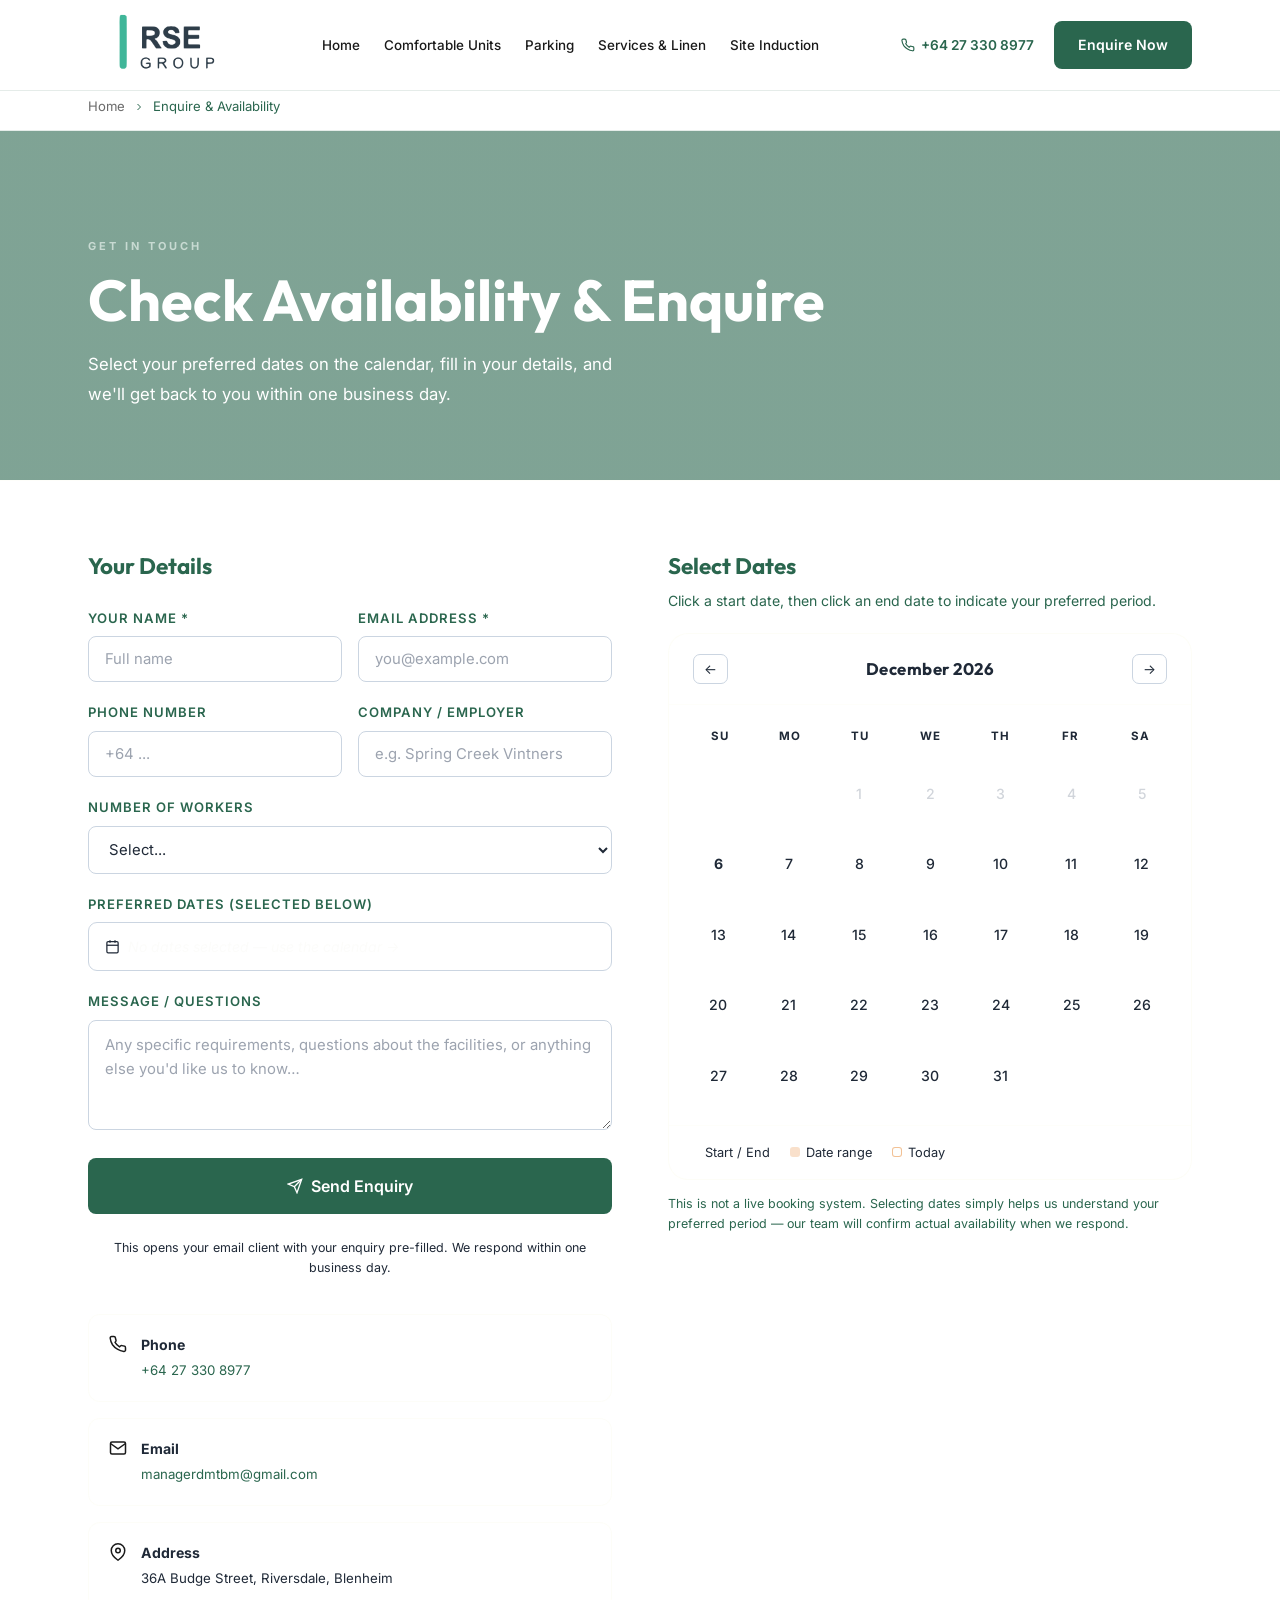
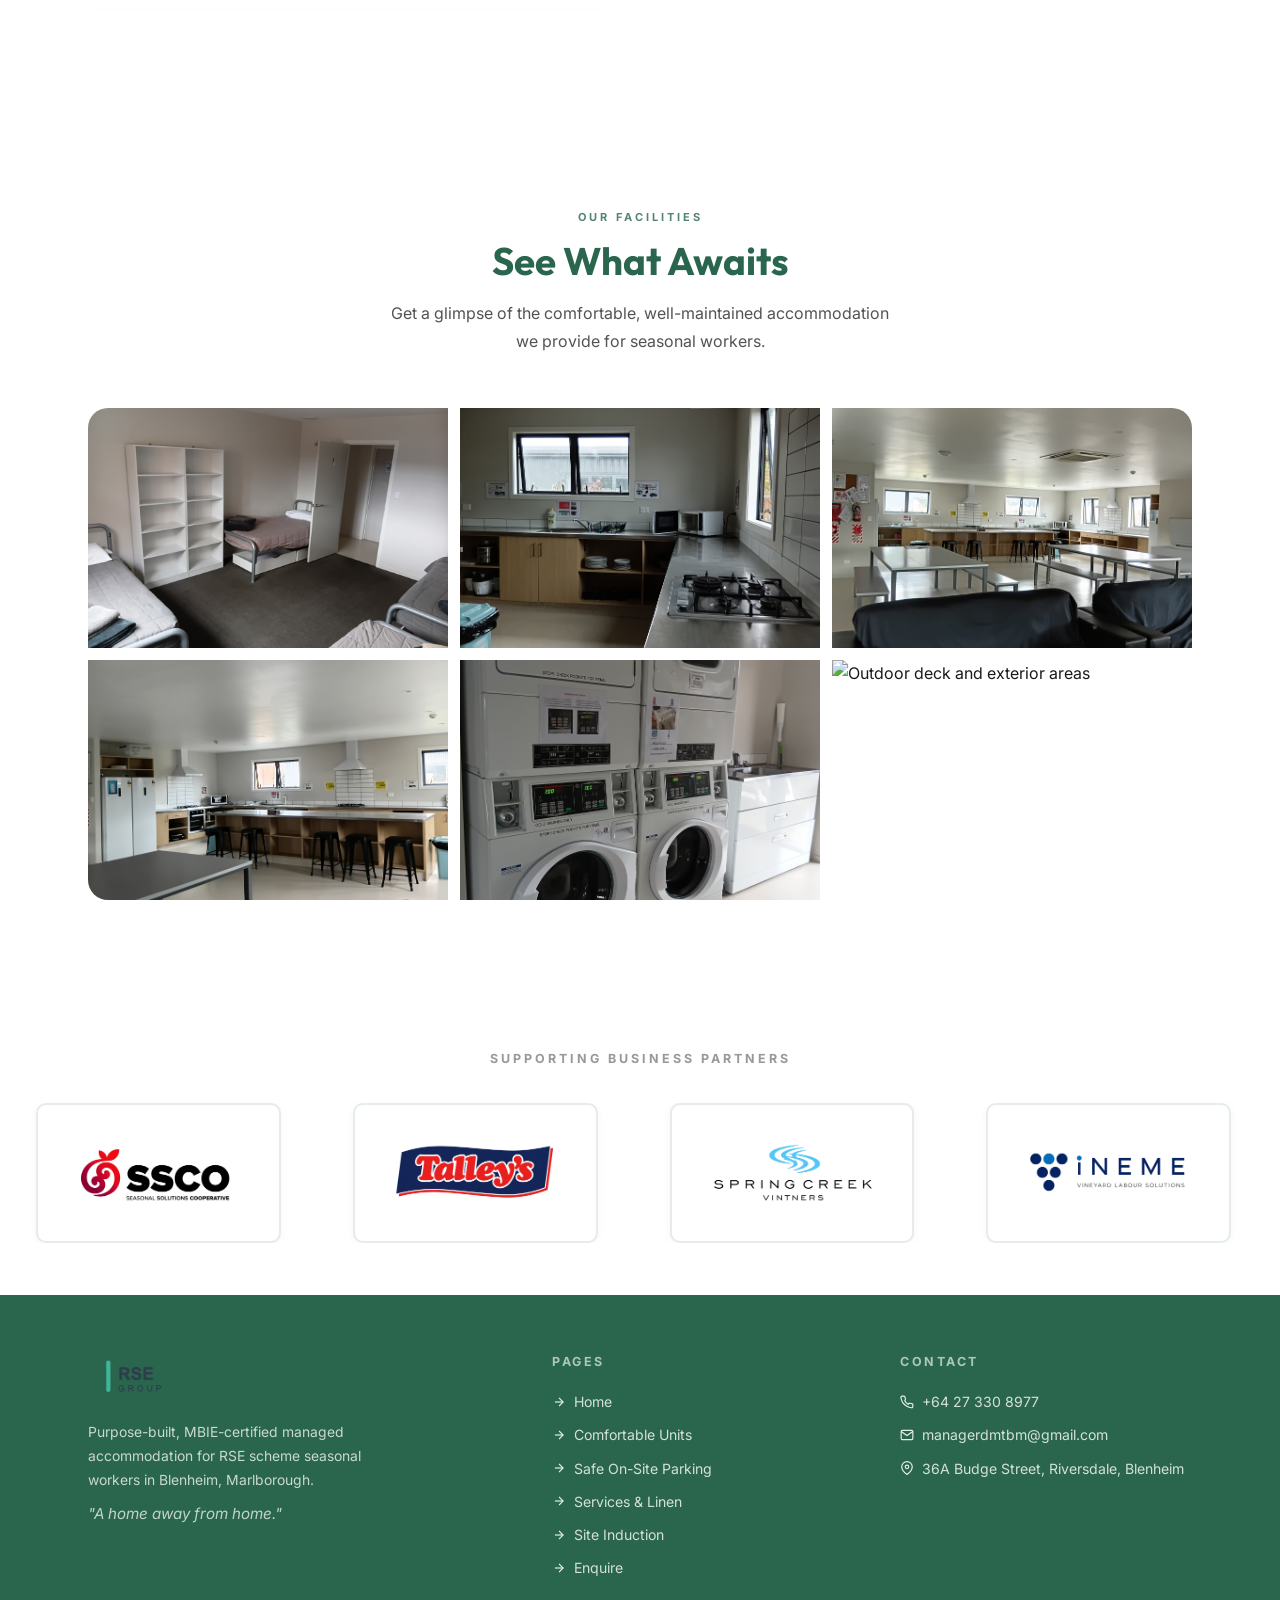
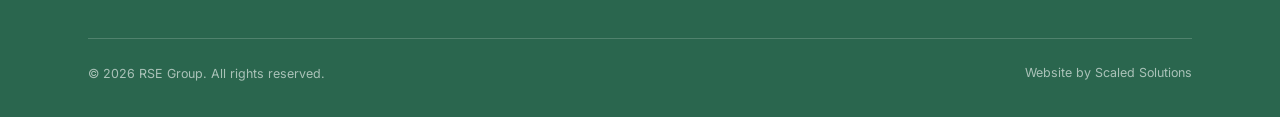
==== contact.html @ d93cbe42 "feat: change success message and calendar selection to forest-green - Success message background: da" ====
<!DOCTYPE html>
<html lang="en">
<head>
  <meta charset="UTF-8" />
  <meta name="viewport" content="width=device-width, initial-scale=1.0" />
  <title>Enquire &amp; Check Availability — RSE Group, Blenheim</title>
  <meta name="description" content="Enquire about availability at RSE Group. Select your preferred dates and send us your details — we'll be in touch within one business day." />
  <link rel="preconnect" href="https://fonts.googleapis.com" />
  <link rel="preconnect" href="https://fonts.gstatic.com" crossorigin />
  <link href="https://fonts.googleapis.com/css2?family=Outfit:wght@500;600;700;800&family=Inter:wght@400;500;600;700&display=swap" rel="stylesheet" />
  <link rel="stylesheet" href="assets/style.css" />
  <style>
    /* ── CONTACT PAGE ── */
    .contact-hero { padding: 100px 0 56px; border-bottom: 1px solid rgba(237,234,184,.08); }

    .contact-layout {
      display: grid;
      grid-template-columns: 1fr 1fr;
      gap: 56px;
      align-items: start;
      padding: 72px 0 96px;
    }
    @media(max-width:900px) { .contact-layout { grid-template-columns: 1fr; gap: 48px; } }

    /* ── FORM ── */
    .contact-form { display: flex; flex-direction: column; gap: 20px; }
    .form-group { display: flex; flex-direction: column; gap: 7px; }
    .form-group label {
      font-size: .82rem; font-weight: 600;
      letter-spacing: 1px; text-transform: uppercase;
      color: rgba(237,234,184,.6);
    }
    .form-group input,
    .form-group select,
    .form-group textarea {
      background: rgba(255,255,255,.05);
      border: 1px solid rgba(237,234,184,.15);
      border-radius: 9px;
      padding: 13px 16px;
      font-family: var(--font-body);
      font-size: .93rem;
      color: var(--off-white);
      transition: border-color .2s, background .2s;
      outline: none;
      width: 100%;
    }
    .form-group input::placeholder,
    .form-group textarea::placeholder { color: rgba(245,245,240,.3); }
    .form-group input:focus,
    .form-group select:focus,
    .form-group textarea:focus {
      border-color: rgba(237,234,184,.4);
      background: rgba(255,255,255,.08);
    }
    .form-group select option { background: #43442F; color: var(--off-white); }
    .form-group textarea { resize: vertical; min-height: 110px; line-height: 1.6; }
    .form-row { display: grid; grid-template-columns: 1fr 1fr; gap: 16px; }
    @media(max-width:480px) { .form-row { grid-template-columns: 1fr; } }

    .date-display {
      background: rgba(232,133,46,.1);
      border: 1px solid rgba(232,133,46,.25);
      border-radius: 9px;
      padding: 12px 16px;
      font-size: .88rem;
      color: rgba(237,234,184,.85);
      min-height: 44px;
      display: flex; align-items: center; gap: 8px;
    }
    .date-display svg { color: var(--orange); flex-shrink: 0; }
    .date-display span { font-style: italic; color: rgba(245,245,240,.35); }

    .form-submit { margin-top: 8px; }
    .form-submit .btn { width: 100%; justify-content: center; padding: 16px; font-size: 1rem; }

    .form-note {
      font-size: .78rem; color: rgba(245,245,240,.35);
      text-align: center; margin-top: 4px; line-height: 1.6;
    }

    /* ── CALENDAR ── */
    .cal-wrap {
      background: rgba(255,255,255,.05);
      border: 1px solid rgba(237,234,184,.12);
      border-radius: var(--radius-lg);
      overflow: hidden;
    }
    .cal-header {
      display: flex; align-items: center; justify-content: space-between;
      padding: 20px 24px;
      background: rgba(255,255,255,.03);
      border-bottom: 1px solid rgba(237,234,184,.08);
    }
    .cal-header h3 {
      font-family: var(--font-head); font-size: 1.05rem;
      font-weight: 700; color: var(--cream); letter-spacing: .5px;
    }
    .cal-nav {
      background: none; border: 1px solid rgba(237,234,184,.15);
      border-radius: 7px; padding: 6px 10px;
      color: var(--cream); cursor: pointer;
      font-size: .85rem; transition: background .2s, border-color .2s;
    }
    .cal-nav:hover { background: rgba(237,234,184,.08); border-color: rgba(237,234,184,.3); }

    .cal-grid { padding: 16px; }
    .cal-days-header {
      display: grid; grid-template-columns: repeat(7,1fr);
      margin-bottom: 8px;
    }
    .cal-days-header span {
      text-align: center; font-size: .72rem; font-weight: 700;
      letter-spacing: 1px; color: rgba(237,234,184,.4);
      text-transform: uppercase; padding: 6px 0;
    }
    .cal-cells { display: grid; grid-template-columns: repeat(7,1fr); gap: 4px; }
    .cal-cell {
      aspect-ratio: 1;
      display: flex; align-items: center; justify-content: center;
      border-radius: 8px; font-size: .88rem; font-weight: 500;
      color: rgba(245,245,240,.75);
      cursor: pointer; transition: background .15s, color .15s;
      position: relative;
    }
    .cal-cell:hover:not(.past):not(.empty) {
      background: rgba(237,234,184,.1); color: var(--cream);
    }
    .cal-cell.empty { cursor: default; }
    .cal-cell.past { color: rgba(245,245,240,.2); cursor: not-allowed; }
    .cal-cell.today {
      color: var(--orange); font-weight: 700;
    }
    .cal-cell.today::after {
      content: ''; position: absolute; bottom: 4px; left: 50%; transform: translateX(-50%);
      width: 4px; height: 4px; border-radius: 50%; background: var(--orange);
    }
    .cal-cell.start-date, .cal-cell.end-date {
      background: #2A664E; color: #fff; font-weight: 700;
    }
    .cal-cell.in-range {
      background: rgba(42,102,78,.2); color: #1F2937;
      border-radius: 0;
    }
    .cal-cell.start-date { border-radius: 8px 0 0 8px; }
    .cal-cell.end-date   { border-radius: 0 8px 8px 0; }
    .cal-cell.start-date.end-date { border-radius: 8px; }

    .cal-legend {
      padding: 16px 20px;
      border-top: 1px solid rgba(237,234,184,.08);
      font-size: .8rem; color: rgba(245,245,240,.45);
      display: flex; gap: 20px; flex-wrap: wrap;
    }
    .cal-legend-item { display: flex; align-items: center; gap: 6px; }
    .cal-legend-dot {
      width: 10px; height: 10px; border-radius: 3px;
    }

    /* ── INFO CARDS ── */
    .contact-info { display: flex; flex-direction: column; gap: 16px; margin-top: 36px; }
    .info-card {
      display: flex; align-items: flex-start; gap: 14px;
      background: rgba(255,255,255,.04); border: 1px solid rgba(237,234,184,.1);
      border-radius: var(--radius); padding: 18px 20px;
    }
    .info-card svg { color: var(--orange); flex-shrink: 0; margin-top: 2px; width: 18px; height: 18px; }
    .info-card strong { display: block; font-size: .88rem; color: var(--cream); margin-bottom: 3px; }
    .info-card p { font-size: .83rem; margin: 0; }
    .info-card a { color: rgba(245,245,240,.65); }
    .info-card a:hover { color: var(--cream); }

    /* ── SUCCESS STATE ── */
    .success-msg {
      display: none;
      background: #2A664E; border: 1px solid #1F4E37;
      border-radius: var(--radius); padding: 20px 24px;
      color: #FFFFFF; font-size: .95rem; line-height: 1.7;
      margin-top: 16px;
    }
    .success-msg.visible { display: block; }

    /* ── CONTACT PAGE FORM FIX ── */
    /* Labels and headings */
    .contact-layout > div:first-child h2 {
      color: #2A664E;
      opacity: 1;
    }
    .contact-layout > div:last-child h2 {
      color: #2A664E;
      opacity: 1;
    }
    .form-group label {
      color: #2A664E !important;
      opacity: 1 !important;
    }

    /* Input boxes, selects, textareas */
    .form-group input,
    .form-group select,
    .form-group textarea {
      border: 1px solid #CBD5E1 !important;
      border-radius: 8px !important;
      background-color: #FFFFFF !important;
      color: #1F2937 !important;
    }
    .form-group input::placeholder,
    .form-group textarea::placeholder {
      color: #9CA3AF !important;
      opacity: 1 !important;
    }
    .form-group select option {
      background: #FFFFFF !important;
      color: #1F2937 !important;
    }
    .form-group input:focus,
    .form-group select:focus,
    .form-group textarea:focus {
      border-color: #2A664E !important;
      outline: none !important;
    }

    /* Calendar */
    .cal-header h3 {
      color: #1F2937 !important;
      opacity: 1 !important;
    }
    .cal-nav {
      color: #1F2937 !important;
      border-color: #CBD5E1 !important;
    }
    .cal-days-header span {
      color: #1F2937 !important;
      opacity: 1 !important;
    }
    .cal-cell {
      color: #1F2937 !important;
      opacity: 1 !important;
    }
    .cal-cell.empty {
      color: #D1D5DB !important;
    }
    .cal-cell.past {
      color: #D1D5DB !important;
    }
    .cal-legend {
      color: #1F2937 !important;
    }
    .cal-legend-item {
      color: #1F2937 !important;
    }

    /* Helper text */
    .date-display {
      color: #1F2937 !important;
      border-color: #CBD5E1 !important;
      background-color: #FFFFFF !important;
    }
    .form-note {
      color: #1F2937 !important;
    }

    /* Button */
    .form-submit .btn {
      color: #FFFFFF !important;
    }

    /* ── REMAINING TEXT FIXES ── */
    /* Calendar helper text */
    .cal-wrap ~ p {
      color: #2A664E !important;
      opacity: 1 !important;
      background: none !important;
    }

    /* Contact info cards */
    .info-card strong {
      color: #1F2937 !important;
      opacity: 1 !important;
    }
    .info-card p {
      color: #1F2937 !important;
      opacity: 1 !important;
      background: none !important;
    }
    .info-card a {
      color: #2A664E !important;
      opacity: 1 !important;
      background: none !important;
    }
    .info-card a:hover {
      color: #1F2937 !important;
    }

    /* Remove any pale cream backgrounds */
    .info-card {
      background: rgba(255,255,255,.04) !important;
    }
  </style>
  <link rel="icon" type="image/x-icon" href="assets/favicon.ico" />
  <link rel="icon" type="image/png" sizes="16x16" href="assets/favicon-16x16.png" />
  <link rel="icon" type="image/png" sizes="32x32" href="assets/favicon-32x32.png" />
  <link rel="apple-touch-icon" href="assets/apple-touch-icon.png" /></head>
<body>

<!-- HEADER -->
<header class="site-header" id="site-header">
  <div class="container">
    <div class="header-inner">
      <a href="index.html" class="header-logo">
        <img src="assets/rse-logo.png" alt="RSE Group logo" />
      </a>
      <nav class="header-nav">
        <a href="index.html">Home</a>
        <a href="units.html">Comfortable Units</a>
        <a href="parking.html">Parking</a>
        <a href="services.html">Services &amp; Linen</a>
        <a href="induction.html">Site Induction</a>
        <a href="contact.html" class="active">Enquire</a>
      </nav>
      <div class="header-right">
        <a href="tel:+6427330897" class="header-phone">
          <svg width="14" height="14" viewBox="0 0 24 24" fill="none" stroke="currentColor" stroke-width="2"><path d="M22 16.92v3a2 2 0 0 1-2.18 2 19.79 19.79 0 0 1-8.63-3.07A19.5 19.5 0 0 1 4.69 13 19.79 19.79 0 0 1 1.61 4.38 2 2 0 0 1 3.58 2h3a2 2 0 0 1 2 1.72 12.84 12.84 0 0 0 .7 2.81 2 2 0 0 1-.45 2.11L8.09 9.91a16 16 0 0 0 5.93 5.93l1.27-1.27a2 2 0 0 1 2.11-.45 12.84 12.84 0 0 0 2.81.7A2 2 0 0 1 22 16.92z"/></svg>
          +64 27 330 8977
        </a>
        <a href="contact.html" class="btn btn-orange header-cta">Enquire Now</a>
      </div>
      <button class="nav-toggle" onclick="toggleNav()" aria-label="Menu">
        <svg viewBox="0 0 24 24" fill="none" stroke="currentColor" stroke-width="2"><line x1="3" y1="6" x2="21" y2="6"/><line x1="3" y1="12" x2="21" y2="12"/><line x1="3" y1="18" x2="21" y2="18"/></svg>
      </button>
    </div>
    <nav class="mobile-nav" id="mobile-nav">
      <a href="index.html">Home</a>
      <a href="units.html">Comfortable Units</a>
      <a href="parking.html">Safe On-Site Parking</a>
      <a href="services.html">Services &amp; Linen</a>
      <a href="induction.html">Site Induction</a>
      <a href="contact.html" style="color:var(--forest-green);font-weight:600;">Enquire Now →</a>
    </nav>
  </div>
</header>

<!-- BREADCRUMB -->
<div class="breadcrumb">
  <div class="container">
    <div class="breadcrumb-inner">
      <a href="index.html">Home</a>
      <svg viewBox="0 0 24 24" fill="none" stroke="currentColor" stroke-width="2"><polyline points="9 18 15 12 9 6"/></svg>
      <span style="color:var(--forest-green);">Enquire &amp; Availability</span>
    </div>
  </div>
</div>

<!-- PAGE HERO -->
<section class="contact-hero" style="background-image: linear-gradient(rgba(42,102,78,0.6), rgba(42,102,78,0.6)), url('assets/images/Deckoutdoor.jpg'); background-size: cover; background-position: center; background-repeat: no-repeat; color: #2A664E;">
  <div class="container">
    <div class="eyebrow">Get in Touch</div>
    <h1>Check Availability &amp; Enquire</h1>
    <p class="lead" style="max-width:560px;margin-top:16px;font-size:1.05rem;color:#FFFFFF;">Select your preferred dates on the calendar, fill in your details, and we'll get back to you within one business day.</p>
  </div>
</section>

<!-- MAIN CONTENT -->
<div class="container">
  <div class="contact-layout">

    <!-- LEFT: FORM -->
    <div>
      <h2 style="font-size:1.4rem;margin-bottom:28px;">Your Details</h2>
      <form class="contact-form" id="inquiryForm" onsubmit="submitForm(event)">

        <div class="form-row">
          <div class="form-group">
            <label>Your Name *</label>
            <input type="text" id="f-name" placeholder="Full name" required />
          </div>
          <div class="form-group">
            <label>Email Address *</label>
            <input type="email" id="f-email" placeholder="you@example.com" required />
          </div>
        </div>

        <div class="form-row">
          <div class="form-group">
            <label>Phone Number</label>
            <input type="tel" id="f-phone" placeholder="+64 ..." />
          </div>
          <div class="form-group">
            <label>Company / Employer</label>
            <input type="text" id="f-company" placeholder="e.g. Spring Creek Vintners" />
          </div>
        </div>

        <div class="form-group">
          <label>Number of Workers</label>
          <select id="f-workers">
            <option value="">Select...</option>
            <option>1–5</option>
            <option>6–15</option>
            <option>16–30</option>
            <option>31–60</option>
            <option>61–100</option>
            <option>100+</option>
          </select>
        </div>

        <div class="form-group">
          <label>Preferred Dates (selected below)</label>
          <div class="date-display" id="dateDisplay">
            <svg width="15" height="15" viewBox="0 0 24 24" fill="none" stroke="currentColor" stroke-width="2"><rect x="3" y="4" width="18" height="18" rx="2"/><line x1="16" y1="2" x2="16" y2="6"/><line x1="8" y1="2" x2="8" y2="6"/><line x1="3" y1="10" x2="21" y2="10"/></svg>
            <span>No dates selected — use the calendar →</span>
          </div>
        </div>

        <div class="form-group">
          <label>Message / Questions</label>
          <textarea id="f-message" placeholder="Any specific requirements, questions about the facilities, or anything else you'd like us to know…"></textarea>
        </div>

        <div class="form-submit">
          <button type="submit" class="btn btn-orange">
            <svg width="16" height="16" viewBox="0 0 24 24" fill="none" stroke="currentColor" stroke-width="2"><line x1="22" y1="2" x2="11" y2="13"/><polygon points="22 2 15 22 11 13 2 9 22 2"/></svg>
            Send Enquiry
          </button>
        </div>
        <p class="form-note">This opens your email client with your enquiry pre-filled. We respond within one business day.</p>
      </form>

      <div class="success-msg" id="successMsg">
        ✓ Your email client has opened with your enquiry pre-filled. Just hit send — we'll be in touch within one business day.
      </div>

      <!-- CONTACT INFO -->
      <div class="contact-info">
        <div class="info-card">
          <svg viewBox="0 0 24 24" fill="none" stroke="currentColor" stroke-width="2"><path d="M22 16.92v3a2 2 0 0 1-2.18 2 19.79 19.79 0 0 1-8.63-3.07A19.5 19.5 0 0 1 4.69 13 19.79 19.79 0 0 1 1.61 4.38 2 2 0 0 1 3.58 2h3a2 2 0 0 1 2 1.72 12.84 12.84 0 0 0 .7 2.81 2 2 0 0 1-.45 2.11L8.09 9.91a16 16 0 0 0 5.93 5.93l1.27-1.27a2 2 0 0 1 2.11-.45 12.84 12.84 0 0 0 2.81.7A2 2 0 0 1 22 16.92z"/></svg>
          <div>
            <strong>Phone</strong>
            <p><a href="tel:+6427330897">+64 27 330 8977</a></p>
          </div>
        </div>
        <div class="info-card">
          <svg viewBox="0 0 24 24" fill="none" stroke="currentColor" stroke-width="2"><path d="M4 4h16c1.1 0 2 .9 2 2v12c0 1.1-.9 2-2 2H4c-1.1 0-2-.9-2-2V6c0-1.1.9-2 2-2z"/><polyline points="22,6 12,13 2,6"/></svg>
          <div>
            <strong>Email</strong>
            <p><a href="mailto:managerdmtbm@gmail.com">managerdmtbm@gmail.com</a></p>
          </div>
        </div>
        <div class="info-card">
          <svg viewBox="0 0 24 24" fill="none" stroke="currentColor" stroke-width="2"><path d="M21 10c0 7-9 13-9 13s-9-6-9-13a9 9 0 0 1 18 0z"/><circle cx="12" cy="10" r="3"/></svg>
          <div>
            <strong>Address</strong>
            <p>36A Budge Street, Riversdale, Blenheim</p>
          </div>
        </div>
      </div>
    </div>

    <!-- RIGHT: CALENDAR -->
    <div>
      <h2 style="font-size:1.4rem;margin-bottom:8px;">Select Dates</h2>
      <p style="font-size:.88rem;color:#2A664E;margin-bottom:20px;">Click a start date, then click an end date to indicate your preferred period.</p>

      <div class="cal-wrap">
        <div class="cal-header">
          <button class="cal-nav" id="prevBtn" onclick="changeMonth(-1)">&#8592;</button>
          <h3 id="calTitle"></h3>
          <button class="cal-nav" id="nextBtn" onclick="changeMonth(1)">&#8594;</button>
        </div>
        <div class="cal-grid">
          <div class="cal-days-header">
            <span>Su</span><span>Mo</span><span>Tu</span><span>We</span>
            <span>Th</span><span>Fr</span><span>Sa</span>
          </div>
          <div class="cal-cells" id="calCells"></div>
        </div>
        <div class="cal-legend">
          <div class="cal-legend-item">
            <div class="cal-legend-dot" style="background:var(--orange);"></div>
            Start / End
          </div>
          <div class="cal-legend-item">
            <div class="cal-legend-dot" style="background:rgba(232,133,46,.25);"></div>
            Date range
          </div>
          <div class="cal-legend-item">
            <div class="cal-legend-dot" style="background:rgba(245,245,240,.15);border:1px solid rgba(232,133,46,.5);"></div>
            Today
          </div>
        </div>
      </div>

      <p style="font-size:.78rem;color:rgba(245,245,240,.3);margin-top:14px;line-height:1.6;">
        This is not a live booking system. Selecting dates simply helps us understand your preferred period — our team will confirm actual availability when we respond.
      </p>
    </div>

  </div>
</div>

<!-- GALLERY SECTION -->
<section class="section">
  <div class="container">
    <div class="text-center mb-24" style="margin-bottom:52px;">
      <div class="eyebrow">Our Facilities</div>
      <h2>See What Awaits</h2>
      <p style="max-width:520px;margin:14px auto 0;">Get a glimpse of the comfortable, well-maintained accommodation we provide for seasonal workers.</p>
    </div>
    <div style="display:grid;grid-template-columns:repeat(3,1fr);gap:12px;border-radius:var(--radius-lg);overflow:hidden;">
      <div class="gallery-tile"><img loading="lazy" src="assets/images/4Bedbedroom.jpg" alt="Private sleeping room with comfortable beds" /></div>
      <div class="gallery-tile"><img loading="lazy" src="assets/images/Kitchen.jpg" alt="Modern equipped kitchen" /></div>
      <div class="gallery-tile"><img loading="lazy" src="assets/images/Loungetokitchenview.jpg" alt="Lounge and kitchen area" /></div>
      <div class="gallery-tile"><img loading="lazy" src="assets/images/Opendinningroomtokitchen.jpg" alt="Dining room with kitchen connection" /></div>
      <div class="gallery-tile"><img loading="lazy" src="assets/images/LaundryRoom.jpg" alt="Laundry facilities" /></div>
      <div class="gallery-tile"><img loading="lazy" src="assets/images/Deckoutdoor.jpg" alt="Outdoor deck and exterior areas" /></div>
    </div>
  </div>
</section>

<!-- PARTNERS -->
<section class="partners-section">
  <div class="container">
    <p class="partners-label">Supporting Business Partners</p>
  </div>
  <div class="partners-marquee-wrap">
    <div class="partners-marquee">
      <img loading="lazy" src="assets/images/SSCO_Logo_transparent.png" alt="SSCO" loading="lazy" />
      <img loading="lazy" src="assets/images/Talleys_Logo_transparent.png" alt="Talley's" loading="lazy" />
      <img loading="lazy" src="assets/images/SPringCreek_logo_transparent.png" alt="Spring Creek Vintners" loading="lazy" />
      <img loading="lazy" src="assets/images/Ineme_logo_transparent.png" alt="iNEME" loading="lazy" />
      <img loading="lazy" src="assets/images/AVS_logo_transparent.png" alt="AVS" loading="lazy" />
      <img loading="lazy" src="assets/images/SSCO_Logo_transparent.png" alt="" aria-hidden="true" loading="lazy" />
      <img loading="lazy" src="assets/images/Talleys_Logo_transparent.png" alt="" aria-hidden="true" loading="lazy" />
      <img loading="lazy" src="assets/images/SPringCreek_logo_transparent.png" alt="" aria-hidden="true" loading="lazy" />
      <img loading="lazy" src="assets/images/Ineme_logo_transparent.png" alt="" aria-hidden="true" loading="lazy" />
      <img loading="lazy" src="assets/images/AVS_logo_transparent.png" alt="" aria-hidden="true" loading="lazy" />
    </div>
  </div>
</section>

<!-- FOOTER -->
<footer class="contact-footer">
  <div class="container">
    <div class="contact-footer-grid">
      <div class="footer-brand">
        <img src="assets/rse-logo.png" alt="RSE Group" />
        <p>Purpose-built, MBIE-certified managed accommodation for RSE scheme seasonal workers in Blenheim, Marlborough.</p>
        <span class="footer-tagline">"A home away from home."</span>
      </div>
      <div class="footer-col">
        <h4>Pages</h4>
        <ul>
          <li><a href="index.html"><svg viewBox="0 0 24 24" fill="none" stroke="currentColor" stroke-width="2"><line x1="5" y1="12" x2="19" y2="12"/><polyline points="12 5 19 12 12 19"/></svg>Home</a></li>
          <li><a href="units.html"><svg viewBox="0 0 24 24" fill="none" stroke="currentColor" stroke-width="2"><line x1="5" y1="12" x2="19" y2="12"/><polyline points="12 5 19 12 12 19"/></svg>Comfortable Units</a></li>
          <li><a href="parking.html"><svg viewBox="0 0 24 24" fill="none" stroke="currentColor" stroke-width="2"><line x1="5" y1="12" x2="19" y2="12"/><polyline points="12 5 19 12 12 19"/></svg>Safe On-Site Parking</a></li>
          <li><a href="services.html"><svg viewBox="0 0 24 24" fill="none" stroke="currentColor" stroke-width="2"><line x1="5" y1="12" x2="19" y2="12"/><polyline points="12 5 19 12 12 19"/></svg>Services &amp; Linen</a></li>
          <li><a href="induction.html"><svg viewBox="0 0 24 24" fill="none" stroke="currentColor" stroke-width="2"><line x1="5" y1="12" x2="19" y2="12"/><polyline points="12 5 19 12 12 19"/></svg>Site Induction</a></li>
          <li><a href="contact.html"><svg viewBox="0 0 24 24" fill="none" stroke="currentColor" stroke-width="2"><line x1="5" y1="12" x2="19" y2="12"/><polyline points="12 5 19 12 12 19"/></svg>Enquire</a></li>
        </ul>
      </div>
      <div class="footer-col">
        <h4>Contact</h4>
        <ul>
          <li><a href="tel:+6427330897"><svg viewBox="0 0 24 24" fill="none" stroke="currentColor" stroke-width="2"><path d="M22 16.92v3a2 2 0 0 1-2.18 2 19.79 19.79 0 0 1-8.63-3.07A19.5 19.5 0 0 1 4.69 13 19.79 19.79 0 0 1 1.61 4.38 2 2 0 0 1 3.58 2h3a2 2 0 0 1 2 1.72 12.84 12.84 0 0 0 .7 2.81 2 2 0 0 1-.45 2.11L8.09 9.91a16 16 0 0 0 5.93 5.93l1.27-1.27a2 2 0 0 1 2.11-.45 12.84 12.84 0 0 0 2.81.7A2 2 0 0 1 22 16.92z"/></svg>+64 27 330 8977</a></li>
          <li><a href="mailto:managerdmtbm@gmail.com"><svg viewBox="0 0 24 24" fill="none" stroke="currentColor" stroke-width="2"><path d="M4 4h16c1.1 0 2 .9 2 2v12c0 1.1-.9 2-2 2H4c-1.1 0-2-.9-2-2V6c0-1.1.9-2 2-2z"/><polyline points="22,6 12,13 2,6"/></svg>managerdmtbm@gmail.com</a></li>
          <li><span><svg viewBox="0 0 24 24" fill="none" stroke="currentColor" stroke-width="2"><path d="M21 10c0 7-9 13-9 13s-9-6-9-13a9 9 0 0 1 18 0z"/><circle cx="12" cy="10" r="3"/></svg>36A Budge Street, Riversdale, Blenheim</span></li>
        </ul>
      </div>
    </div>
    <div class="footer-bottom">
      <p>&copy; 2026 RSE Group. All rights reserved.</p>
      <a href="https://scaledsolutions.nz" target="_blank" rel="noopener">Website by Scaled Solutions</a>
    </div>
  </div>
</footer>

<script>
// ── HEADER SCROLL ────────────────────────────────────────────────────────────
function toggleNav() { document.getElementById('mobile-nav').classList.toggle('open'); }
window.addEventListener('scroll', () => {
  document.getElementById('site-header').style.boxShadow = window.scrollY > 40 ? '0 2px 32px rgba(0,0,0,.35)' : 'none';
});

// ── CALENDAR ─────────────────────────────────────────────────────────────────
const MONTHS = ['January','February','March','April','May','June',
                'July','August','September','October','November','December'];

const today = new Date();
today.setHours(0,0,0,0);

let viewYear  = today.getFullYear();
let viewMonth = today.getMonth();
let startDate = null;
let endDate   = null;

function fmt(d) {
  return d ? `${d.getDate()} ${MONTHS[d.getMonth()]} ${d.getFullYear()}` : '';
}

function renderCal() {
  document.getElementById('calTitle').textContent = `${MONTHS[viewMonth]} ${viewYear}`;
  document.getElementById('prevBtn').disabled = (viewYear === today.getFullYear() && viewMonth <= today.getMonth());

  const cells = document.getElementById('calCells');
  cells.innerHTML = '';

  const firstDay = new Date(viewYear, viewMonth, 1).getDay();
  const daysInMonth = new Date(viewYear, viewMonth + 1, 0).getDate();

  // Empty leading cells
  for (let i = 0; i < firstDay; i++) {
    const el = document.createElement('div');
    el.className = 'cal-cell empty';
    cells.appendChild(el);
  }

  for (let d = 1; d <= daysInMonth; d++) {
    const date = new Date(viewYear, viewMonth, d);
    const el = document.createElement('div');
    el.className = 'cal-cell';
    el.textContent = d;

    if (date < today) {
      el.classList.add('past');
    } else {
      if (date.getTime() === today.getTime()) el.classList.add('today');
      if (startDate && date.getTime() === startDate.getTime()) el.classList.add('start-date');
      if (endDate   && date.getTime() === endDate.getTime())   el.classList.add('end-date');
      if (startDate && endDate && date > startDate && date < endDate) el.classList.add('in-range');
      el.addEventListener('click', () => pickDate(date));
    }

    cells.appendChild(el);
  }
}

function pickDate(date) {
  if (!startDate || (startDate && endDate)) {
    // Fresh pick
    startDate = date;
    endDate = null;
  } else if (date < startDate) {
    // Picked before start — swap
    startDate = date;
    endDate = null;
  } else {
    endDate = date;
  }
  renderCal();
  updateDateDisplay();
}

function updateDateDisplay() {
  const el = document.getElementById('dateDisplay');
  if (!startDate) {
    el.innerHTML = '<svg width="15" height="15" viewBox="0 0 24 24" fill="none" stroke="currentColor" stroke-width="2"><rect x="3" y="4" width="18" height="18" rx="2"/><line x1="16" y1="2" x2="16" y2="6"/><line x1="8" y1="2" x2="8" y2="6"/><line x1="3" y1="10" x2="21" y2="10"/></svg><span>No dates selected — use the calendar →</span>';
  } else if (!endDate) {
    el.innerHTML = `<svg width="15" height="15" viewBox="0 0 24 24" fill="none" stroke="currentColor" stroke-width="2"><rect x="3" y="4" width="18" height="18" rx="2"/><line x1="16" y1="2" x2="16" y2="6"/><line x1="8" y1="2" x2="8" y2="6"/><line x1="3" y1="10" x2="21" y2="10"/></svg>Arrival: <strong style="color:var(--forest-green)">${fmt(startDate)}</strong> — click an end date`;
  } else {
    el.innerHTML = `<svg width="15" height="15" viewBox="0 0 24 24" fill="none" stroke="currentColor" stroke-width="2"><rect x="3" y="4" width="18" height="18" rx="2"/><line x1="16" y1="2" x2="16" y2="6"/><line x1="8" y1="2" x2="8" y2="6"/><line x1="3" y1="10" x2="21" y2="10"/></svg><strong style="color:var(--forest-green)">${fmt(startDate)}</strong> → <strong style="color:var(--forest-green)">${fmt(endDate)}</strong>`;
  }
}

function changeMonth(dir) {
  viewMonth += dir;
  if (viewMonth > 11) { viewMonth = 0; viewYear++; }
  if (viewMonth < 0)  { viewMonth = 11; viewYear--; }
  renderCal();
}

// ── FORM SUBMIT → mailto ─────────────────────────────────────────────────────
function submitForm(e) {
  e.preventDefault();

  const name    = document.getElementById('f-name').value.trim();
  const email   = document.getElementById('f-email').value.trim();
  const phone   = document.getElementById('f-phone').value.trim();
  const company = document.getElementById('f-company').value.trim();
  const workers = document.getElementById('f-workers').value;
  const message = document.getElementById('f-message').value.trim();

  let dateStr = 'Not specified';
  if (startDate && endDate)   dateStr = `${fmt(startDate)} to ${fmt(endDate)}`;
  else if (startDate)         dateStr = `From ${fmt(startDate)} (end date not specified)`;

  const body = [
    `Name: ${name}`,
    `Email: ${email}`,
    phone   ? `Phone: ${phone}`     : null,
    company ? `Company: ${company}` : null,
    workers ? `Workers: ${workers}` : null,
    `Preferred dates: ${dateStr}`,
    message ? `\nMessage:\n${message}` : null,
  ].filter(Boolean).join('\n');

  const subject = encodeURIComponent(`Accommodation Enquiry — ${name}${company ? ', ' + company : ''}`);
  const bodyEnc = encodeURIComponent(body);
  window.location.href = `mailto:managerdmtbm@gmail.com?subject=${subject}&body=${bodyEnc}`;

  document.getElementById('successMsg').classList.add('visible');
}

// Init
renderCal();
</script>
</body>
</html>
---- assets/style.css ----
/* ── RSE GROUP — WHITE + FOREST GREEN IDENTITY ── */
*, *::before, *::after { box-sizing: border-box; margin: 0; padding: 0; }

:root {
  /* Primary Brand Palette */
  --forest-green:        #2A664E;
  --forest-green-dark:   #1F4E3C;
  --forest-green-light:  rgba(42, 102, 78, 0.08);
  --mint:                #E4F0EA;
  --white:               #FFFFFF;
  --text-dark:           #1A1A1A;
  --text-light:          #FFFFFF;

  /* Supporting shades derived from core palette */
  --forest-green-border: rgba(42, 102, 78, 0.12);
  --forest-green-hover:  rgba(42, 102, 78, 0.06);

  /* Design tokens */
  --radius:              12px;
  --radius-lg:           20px;
  --shadow:              0 4px 24px rgba(0,0,0,.08);
  --shadow-lg:           0 12px 48px rgba(0,0,0,.12);
  --transition:          .28s cubic-bezier(.4,0,.2,1);
  --font-head:           'Outfit', sans-serif;
  --font-body:           'Inter', sans-serif;
}

html { scroll-behavior: smooth; }
body {
  font-family: var(--font-body);
  background: var(--white);
  color: var(--text-dark);
  line-height: 1.65;
  overflow-x: hidden;
}
a { color: inherit; text-decoration: none; }
img { display: block; max-width: 100%; }
ul { list-style: none; }
button { font-family: inherit; cursor: pointer; border: none; }

/* ── LAYOUT ── */
.container { max-width: 1160px; margin: 0 auto; padding: 0 28px; }
.section    { padding: 96px 0; }
.section-sm { padding: 64px 0; }
.text-center { text-align: center; }

/* ── TYPOGRAPHY ── */
.eyebrow {
  display: inline-block;
  font-size: 11px; font-weight: 700;
  letter-spacing: 3px; text-transform: uppercase;
  color: var(--forest-green); opacity: .8;
  margin-bottom: 12px;
}
h1 { font-family: var(--font-head); font-size: clamp(2.4rem,5vw,3.6rem); font-weight: 700; color: var(--forest-green); line-height: 1.15; }
h2 { font-family: var(--font-head); font-size: clamp(1.8rem,3vw,2.6rem); font-weight: 700; color: var(--forest-green); line-height: 1.2; }
h3 { font-family: var(--font-head); font-size: 1.2rem; font-weight: 600; color: var(--forest-green); }
p  { color: rgba(26,26,26,.75); line-height: 1.8; }

/* ── BUTTONS ── */
.btn {
  display: inline-flex; align-items: center; gap: 8px;
  padding: 14px 30px; border-radius: 8px;
  font-family: var(--font-body); font-weight: 600; font-size: .95rem;
  transition: var(--transition); border: 2px solid transparent; cursor: pointer;
}
.btn-orange {
  background: var(--forest-green);
  color: var(--text-light);
}
.btn-orange:hover {
  background: var(--forest-green-dark);
  transform: translateY(-2px);
  box-shadow: 0 8px 24px rgba(42, 102, 78, .3);
}
.btn-orange:focus {
  outline: 2px solid var(--forest-green-dark);
  outline-offset: 2px;
}
.btn-outline-cream {
  background: transparent;
  color: var(--forest-green);
  border-color: var(--forest-green-border);
}
.btn-outline-cream:hover {
  border-color: var(--forest-green);
  background: var(--forest-green-light);
}
.btn-outline-cream:focus {
  outline: 2px solid var(--forest-green);
  outline-offset: 2px;
}

/* ── HEADER ── */
.site-header {
  position: fixed; top: 0; left: 0; right: 0; z-index: 200;
  background: rgba(255, 255, 255, .98);
  backdrop-filter: blur(12px);
  border-bottom: 1px solid var(--forest-green-border);
  transition: var(--transition);
  box-shadow: 0 1px 3px rgba(0,0,0,.05);
}
.header-inner {
  display: flex; align-items: center; justify-content: space-between;
  padding: 0px 0; gap: 24px;
}
.header-logo { display: flex; align-items: center; gap: 14px; }
.header-logo img { height: 90px; width: auto; object-fit: contain; }
.header-logo-text {}
.header-logo-text strong { display: block; font-family: var(--font-head); font-size: 1.1rem; font-weight: 700; color: var(--forest-green); letter-spacing: .5px; }
.header-logo-text span { display: block; font-size: .72rem; color: rgba(42, 102, 78, .65); letter-spacing: 1.5px; text-transform: uppercase; margin-top: 1px; }
.header-nav { display: flex; align-items: center; gap: 2px; }
.header-nav a {
  padding: 8px 11px; border-radius: 7px;
  font-size: .84rem; font-weight: 500; color: var(--text-dark);
  white-space: nowrap;
  transition: var(--transition);
}
.header-nav a:hover, .header-nav a.active {
  color: var(--forest-green);
  background: var(--forest-green-light);
}
.header-nav a[href="contact.html"] {
  background: linear-gradient(135deg, rgba(42,102,78,0.15) 0%, rgba(42,102,78,0.08) 100%);
  border-bottom: 2px solid var(--forest-green);
  color: var(--forest-green);
}
/* Hide Enquire nav link, show only green button */
.header-nav a[href="contact.html"] {
  display: none;
}
.header-right { display: flex; align-items: center; gap: 20px; flex-shrink: 0; }
.header-phone { font-size: .85rem; font-weight: 600; color: var(--forest-green); display: flex; align-items: center; gap: 6px; }
.header-phone svg { color: var(--forest-green); }
.header-cta { padding: 10px 22px; font-size: .88rem; }

/* Mobile nav toggle */
.nav-toggle { display: none; background: none; color: var(--forest-green); padding: 6px; }
.nav-toggle svg { width: 22px; height: 22px; }
.mobile-nav {
  display: none; flex-direction: column; gap: 4px;
  padding: 12px 28px 20px; border-top: 1px solid var(--forest-green-border);
}
.mobile-nav a { padding: 10px 0; font-size: .92rem; color: var(--text-dark); border-bottom: 1px solid var(--forest-green-light); }
.mobile-nav a:last-child { border-bottom: none; }
.mobile-nav.open { display: flex; }

@media(max-width:900px) {
  .header-nav { display: none; }
  .header-phone { display: none; }
  .nav-toggle { display: flex; }
}
@media(max-width:900px) {
  .header-logo img { height: 76px; }
}
@media(max-width:480px) {
  .header-cta { display: none; }
  .header-logo img { height: 64px; }
}

/* ── BREADCRUMB ── */
.breadcrumb {
  padding: 12px 0; margin-top: 84px;
  border-bottom: 1px solid var(--forest-green-border);
}
.breadcrumb-inner { display: flex; align-items: center; gap: 8px; font-size: .82rem; color: rgba(26, 26, 26, .45); }
.breadcrumb-inner a { color: rgba(26, 26, 26, .65); transition: color var(--transition); }
.breadcrumb-inner a:hover { color: var(--forest-green); }
.breadcrumb-inner svg { width: 12px; height: 12px; color: var(--forest-green); }

/* ── TRUST BADGES ── */
.trust-strip {
  background: var(--mint);
  border-top: 1px solid rgba(42, 102, 78, .2);
  border-bottom: 1px solid rgba(42, 102, 78, .2);
  padding: 18px 0;
}
.trust-inner { display: flex; align-items: center; justify-content: center; gap: 48px; flex-wrap: wrap; }
.trust-item { display: flex; align-items: center; gap: 9px; font-size: .83rem; font-weight: 600; color: var(--forest-green); }
.trust-item svg { color: var(--forest-green); flex-shrink: 0; }
@media(max-width:700px) { .trust-inner { gap: 24px; } }

/* ── PAGE HERO ── */
.page-hero { padding: 140px 0 80px; }
.page-hero .eyebrow { margin-bottom: 10px; }
.page-hero h1 { margin-bottom: 20px; }
.page-hero .lead { font-size: 1.1rem; color: rgba(26, 26, 26, .7); max-width: 580px; margin-bottom: 36px; }
.page-hero-actions { display: flex; gap: 14px; flex-wrap: wrap; }
.page-hero-tag {
  display: inline-flex; align-items: center; gap: 7px;
  background: var(--mint);
  border: 1px solid rgba(42, 102, 78, .25);
  color: var(--forest-green); font-size: .8rem; font-weight: 600; letter-spacing: 1px;
  padding: 6px 14px; border-radius: 99px; margin-bottom: 28px; text-transform: uppercase;
}
.page-hero-tag svg { width: 13px; height: 13px; color: var(--forest-green); }

/* ── CARDS ── */
.card {
  background: var(--white);
  border: 1px solid var(--forest-green-border);
  border-radius: var(--radius-lg);
  padding: 36px 28px;
  transition: var(--transition);
}
.card:hover {
  background: var(--mint);
  border-color: var(--forest-green);
  transform: translateY(-4px);
  box-shadow: var(--shadow-lg);
}
.card-icon {
  width: 52px; height: 52px; border-radius: 12px;
  background: var(--mint);
  border: 1px solid rgba(42, 102, 78, .25);
  display: flex; align-items: center; justify-content: center;
  margin-bottom: 20px; color: var(--forest-green);
}
.card-icon svg { width: 24px; height: 24px; }
.card h3 { margin-bottom: 10px; }
.card p { font-size: .9rem; margin-bottom: 20px; }
.card-link {
  display: inline-flex; align-items: center; gap: 6px;
  font-size: .85rem; font-weight: 600; color: var(--forest-green);
  transition: gap var(--transition);
}
.card:hover .card-link { gap: 10px; }

/* ── SECTION DIVIDER ── */
.divider {
  height: 1px; background: var(--forest-green-border);
  margin: 0;
}

/* ── PARTNER LOGOS FOOTER ── */
.partners-section { padding: 52px 0; background: var(--white); overflow: hidden; }
.partners-label {
  text-align: center; font-size: .78rem; font-weight: 700;
  letter-spacing: 3px; text-transform: uppercase;
  color: rgba(26, 26, 26, .45); margin-bottom: 32px;
}
.partners-marquee-wrap { overflow: hidden; }
.partners-marquee {
  display: flex; align-items: center; gap: 72px;
  width: max-content;
  animation: marquee 20s linear infinite;
  padding: 0 36px;
}
.partners-marquee:hover { animation-play-state: paused; }
.partner-link {
  display: inline-flex;
  align-items: center;
  justify-content: center;
  transition: opacity .2s, transform .2s;
  cursor: pointer;
  text-decoration: none;
  pointer-events: auto;
}
.partner-link:hover {
  opacity: 0.8;
  transform: scale(1.05);
}
.partner-link img {
  height: 140px;
  width: auto;
  object-fit: contain;
  background: var(--white);
  border-radius: 10px;
  padding: 16px 28px;
  border: 2px solid var(--forest-green-border);
  box-shadow: 0 1px 8px rgba(0,0,0,.04);
  transition: box-shadow .2s;
  display: block;
  pointer-events: none;
}
.partner-link:hover img {
  box-shadow: 0 4px 16px rgba(42, 102, 78, .15);
}
.partners-marquee > img {
  height: 140px;
  width: auto;
  object-fit: contain;
  background: var(--white);
  border-radius: 10px;
  padding: 16px 28px;
  border: 2px solid var(--forest-green-border);
  box-shadow: 0 1px 8px rgba(0,0,0,.04);
  display: block;
}
@keyframes marquee {
  from { transform: translateX(0); }
  to   { transform: translateX(-50%); }
}

/* ── CONTACT FOOTER ── */
.contact-footer {
  padding: 56px 0 32px;
  background: var(--forest-green);
  border-top: 1px solid rgba(42, 102, 78, .2);
}
.contact-footer-grid { display: grid; grid-template-columns: 1.4fr 1fr 1fr; gap: 56px; margin-bottom: 48px; }
.footer-brand img { height: 52px; width: auto; margin-bottom: 16px; }
.footer-brand p { font-size: .87rem; color: rgba(255, 255, 255, .75); max-width: 280px; line-height: 1.75; }
.footer-tagline { font-style: italic; color: rgba(228, 240, 234, .8); font-size: .95rem; margin-top: 8px; display: block; }
.footer-col h4 { font-size: .78rem; font-weight: 700; letter-spacing: 2.5px; text-transform: uppercase; color: rgba(228, 240, 234, .7); margin-bottom: 18px; }
.footer-col ul li { margin-bottom: 10px; }
.footer-col ul li a, .footer-col ul li span { font-size: .88rem; color: rgba(255, 255, 255, .8); transition: color var(--transition); display: flex; align-items: center; gap: 8px; }
.footer-col ul li a:hover { color: var(--mint); }
.footer-col ul li svg { color: var(--mint); flex-shrink: 0; width: 14px; height: 14px; }
.footer-bottom { border-top: 1px solid rgba(228, 240, 234, .2); padding-top: 24px; display: flex; justify-content: space-between; align-items: center; flex-wrap: wrap; gap: 10px; }
.footer-bottom p, .footer-bottom a { font-size: .78rem; color: rgba(255, 255, 255, .6); }
.footer-bottom a:hover { color: var(--mint); }
@media(max-width:860px) { .contact-footer-grid { grid-template-columns: 1fr; gap: 36px; } }

/* ── MAP ── */
.map-section { padding: 0; }
.map-embed-wrap { border-radius: var(--radius-lg); overflow: hidden; border: 1px solid var(--forest-green-border); }
.map-embed-wrap iframe { width: 100%; height: 380px; border: none; display: block; filter: grayscale(.15); }

/* ── FEATURE ROW ── */
.feature-row { display: grid; grid-template-columns: 1fr 1fr; gap: 72px; align-items: center; }
.feature-row.reverse { direction: rtl; }
.feature-row.reverse > * { direction: ltr; }
.feature-img { border-radius: var(--radius-lg); overflow: hidden; }
.feature-img img { width: 100%; height: auto; object-fit: contain; display: block; }
.feature-content .eyebrow { display: block; }
.feature-content h2 { margin-bottom: 18px; }
.feature-content p { margin-bottom: 18px; }
@media(max-width:860px) { .feature-row, .feature-row.reverse { grid-template-columns: 1fr; direction: ltr; gap: 40px; } }

/* ── BUILD SECTION ── */
.build-image-container {
  background: var(--mint);
  border-radius: var(--radius-lg);
  padding: 24px;
  box-shadow: 0 2px 12px rgba(0,0,0,.06);
}
.build-image-container img {
  width: 100%;
  height: auto;
  display: block;
  border-radius: 8px;
}
.build-content h3 { color: var(--forest-green); }
.build-content p { color: rgba(26,26,26,.75); }

/* ── ELEVATIONS GALLERY ── */
.elevation-thumbnail {
  display: block;
  border-radius: var(--radius-lg);
  overflow: hidden;
  background: var(--mint);
  padding: 16px;
  box-shadow: 0 2px 12px rgba(0,0,0,.06);
  transition: transform .2s, box-shadow .2s;
  cursor: pointer;
  text-decoration: none;
}
.elevation-thumbnail:hover {
  transform: translateY(-4px);
  box-shadow: 0 6px 24px rgba(42, 102, 78, .15);
}
.elevation-thumbnail img {
  width: 100%;
  height: auto;
  display: block;
}

/* ── PDF DOWNLOAD CARD ── */
.pdf-download-card {
  background: var(--mint);
  border-radius: var(--radius-lg);
  padding: 36px;
  border: 1px solid rgba(42, 102, 78, .2);
}
.pdf-thumbnail {
  flex-shrink: 0;
  width: 120px;
  height: 160px;
  border-radius: 8px;
  overflow: hidden;
  box-shadow: 0 2px 12px rgba(0,0,0,.1);
}
.pdf-thumbnail img {
  width: 100%;
  height: 100%;
  object-fit: cover;
  display: block;
}
@media(max-width:860px) {
  .pdf-download-card {
    flex-direction: column;
  }
  .pdf-thumbnail {
    width: 100%;
    height: 200px;
  }
}

/* ── SERVICE DETAIL PAGE ── */
.service-hero {
  padding: 100px 0 64px;
  border-bottom: 1px solid var(--forest-green-border);
}
.service-body { padding: 72px 0; }
.service-body-grid { display: grid; grid-template-columns: 2fr 1fr; gap: 64px; align-items: start; }
.service-description p { font-size: 1.05rem; color: rgba(26, 26, 26, .8); line-height: 1.9; margin-bottom: 20px; }
.service-sidebar { position: sticky; top: 108px; }
.sidebar-card {
  background: var(--mint);
  border: 1px solid rgba(42, 102, 78, .2);
  border-radius: var(--radius-lg);
  padding: 32px;
  margin-bottom: 20px;
}
.sidebar-card h4 { font-family: var(--font-head); font-size: 1rem; color: var(--forest-green); margin-bottom: 16px; }
.sidebar-detail { display: flex; align-items: center; gap: 10px; margin-bottom: 12px; font-size: .88rem; color: rgba(26, 26, 26, .75); }
.sidebar-detail svg { color: var(--forest-green); flex-shrink: 0; width: 16px; height: 16px; }
.sidebar-card .btn { width: 100%; justify-content: center; margin-top: 8px; }
@media(max-width:860px) { .service-body-grid { grid-template-columns: 1fr; } .service-sidebar { position: static; } }

/* ── ABOUT STRIP ── */
.about-strip { background: var(--mint); border: 1px solid rgba(42, 102, 78, .2); border-radius: var(--radius-lg); padding: 48px; }
.about-strip-grid { display: grid; grid-template-columns: 1fr 1fr; gap: 48px; align-items: center; }
@media(max-width:720px) { .about-strip-grid { grid-template-columns: 1fr; } .about-strip { padding: 32px 24px; } }

/* ── UTILITIES ── */
.mt-4  { margin-top: 4px; }
.mt-8  { margin-top: 8px; }
.mt-12 { margin-top: 12px; }
.mt-16 { margin-top: 16px; }
.mt-24 { margin-top: 24px; }
.mt-32 { margin-top: 32px; }
.mb-8  { margin-bottom: 8px; }
.mb-24 { margin-bottom: 24px; }
.gap-16 { gap: 16px; }
.flex  { display: flex; }
.flex-col { flex-direction: column; }
.items-center { align-items: center; }
.grid-2 { display: grid; grid-template-columns: 1fr 1fr; gap: 24px; }
.grid-3 { display: grid; grid-template-columns: repeat(3,1fr); gap: 24px; }
.grid-4 { display: grid; grid-template-columns: repeat(4,1fr); gap: 24px; }
@media(max-width:900px) { .grid-4 { grid-template-columns: 1fr 1fr; } .grid-3 { grid-template-columns: 1fr 1fr; } }
@media(max-width:600px) { .grid-4, .grid-3, .grid-2 { grid-template-columns: 1fr; } }

/* ── HERO SPLIT (image-text side-by-side) ── */
.service-hero-split {
  display: grid;
  grid-template-columns: 1fr 1fr;
  gap: 56px;
  align-items: center;
}
.service-hero-split .hero-img-panel {
  border-radius: var(--radius-lg);
  overflow: hidden;
}
.service-hero-split .hero-img-panel img {
  width: 100%; height: auto; display: block;
}
@media(max-width:900px) {
  .service-hero-split { grid-template-columns: 1fr; }
  .service-hero-split .hero-img-panel { order: -1; }
}

/* ── PARKING PANORAMIC HERO ── */
.parking-hero-img { padding-top: 84px; background: var(--forest-green); overflow: hidden; }
.parking-hero-img img { width: 100%; height: auto; display: block; }
.parking-hero-text { padding: 48px 0 60px; }

/* ── GALLERY TILES (uniform thumbnails — cover OK) ── */
.gallery-tile { overflow: hidden; }
.gallery-tile img {
  width: 100%; height: 240px;
  object-fit: cover; display: block;
  transition: transform .5s ease;
}
.gallery-tile img:hover { transform: scale(1.04); }

.offer-thumb { overflow: hidden; }
.offer-thumb img {
  width: 100%; height: 200px;
  object-fit: cover; display: block;
  transition: transform .5s ease;
}
.offer-thumb img:hover { transform: scale(1.04); }

/* ── MOBILE OPTIMISATION ── */

/* Tighter container padding on small screens */
@media(max-width:640px) {
  .container { padding: 0 20px; }
  .section { padding: 56px 0; }
  .section-sm { padding: 40px 0; }

  /* ── Hero — premium mobile ── */
  .hero { padding: 72px 0 52px; }
  .hero-split { gap: 24px; }

  /* Heading: larger, more confident, never clips */
  .hero h1 {
    font-size: clamp(2.1rem, 9vw, 2.85rem);
    line-height: 1.08;
    margin-bottom: 10px;
  }

  /* Tagline: refined secondary statement */
  .hero .tagline {
    font-size: 1.1rem;
    letter-spacing: .025em;
    margin-bottom: 14px;
  }

  /* Body copy: comfortable reading size */
  .hero .lead {
    font-size: 1rem;
    line-height: 1.55;
    margin-bottom: 24px;
  }

  /* Badge: tighter on mobile, slightly more border presence */
  .hero-badge {
    font-size: .71rem;
    padding: 8px 13px;
    margin-bottom: 18px;
    border-color: rgba(42, 102, 78, .35);
  }

  /* Hero image: clean framed card treatment */
  .hero-img {
    border-radius: 12px;
    box-shadow: 0 8px 36px rgba(0,0,0,.15);
  }
  .hero-img img {
    aspect-ratio: 4/3;
    object-fit: cover;
    width: 100%;
    height: auto;
    border-radius: 0;   /* radius lives on wrapper */
  }

  /* CTA buttons: confident tap targets */
  .hero-actions { flex-direction: column; gap: 12px; }
  .hero-actions .btn {
    width: 100%;
    justify-content: center;
    min-height: 52px;
    font-size: 1rem;
    font-weight: 700;
    letter-spacing: .01em;
  }
  /* Primary CTA slightly more punchy */
  .hero-actions .btn-orange { font-size: 1.02rem; }

  /* Subpage heroes */
  .service-hero { padding: 72px 0 40px; }
  .page-hero-actions { flex-direction: column; gap: 10px; }
  .page-hero-actions .btn { width: 100%; justify-content: center; }

  /* Parking hero text */
  .parking-hero-text { padding: 32px 0 40px; }

  /* Service body */
  .service-body { padding: 40px 0; }

  /* Feature row */
  .feature-row { gap: 28px; }

  /* Buttons */
  .btn { padding: 13px 22px; font-size: .9rem; }

  /* Stats */
  .stats-row { grid-template-columns: 1fr 1fr; }

  /* Gallery tiles smaller on mobile */
  .gallery-tile img { height: 160px; }
  .offer-thumb img { height: 160px; }

  /* Offer grid: single column on very small screens */
  .offer-grid { grid-template-columns: 1fr !important; }

  /* Partners marquee */
  .partners-section { padding: 36px 0; }
  .partners-marquee img { height: 72px; padding: 10px 16px; }
  .partners-marquee { gap: 48px; }

  /* Footer */
  .footer-bottom { flex-direction: column; align-items: flex-start; gap: 6px; }

  /* Trust strip */
  .trust-inner { gap: 16px; }
  .trust-item { font-size: .78rem; }

  /* Sidebar cards full width */
  .sidebar-card { padding: 24px 20px; }

  /* About strip */
  .about-strip { padding: 28px 20px; }
}

/* Tablet tweaks */
@media(max-width:900px) {
  .service-hero-split { gap: 32px; }
  .service-body-grid { gap: 40px; }
  .contact-footer-grid { gap: 28px; }
  .feature-row { gap: 40px; }
}

/* Hero split image: don't let tall portrait photos dominate on tablet */
@media(max-width:900px) and (min-width:641px) {
  .service-hero-split .hero-img-panel img { max-height: 380px; object-fit: cover; }
  .hero-img img { max-height: 420px; object-fit: cover; }
}

/* ─────────────────────────────────────────────────
   HERO IMAGE — global framing (desktop + mobile)
   ───────────────────────────────────────────────── */
.hero-img {
  position: relative;
  border-radius: var(--radius-lg);
  overflow: hidden;
  box-shadow: var(--shadow-lg);
}
.hero-img img {
  width: 100%;
  height: auto;
  display: block;
}
/* Bottom-weighted gradient — image grounds into white base */
.hero-img::after {
  content: '';
  position: absolute;
  inset: 0;
  background: linear-gradient(
    to bottom,
    transparent 42%,
    rgba(255,255,255,.3) 100%
  );
  pointer-events: none;
  border-radius: inherit;
}

/* ─────────────────────────────────────────────────
   HERO LOAD ANIMATION — staggered fade-up
   ───────────────────────────────────────────────── */
@keyframes heroFadeUp {
  from { opacity: 0; transform: translateY(16px); }
  to   { opacity: 1; transform: translateY(0); }
}

.hero-img         { animation: heroFadeUp .5s cubic-bezier(.22,1,.36,1) .0s both; }
.hero-badge       { animation: heroFadeUp .5s cubic-bezier(.22,1,.36,1) .07s both; }
.hero h1          { animation: heroFadeUp .5s cubic-bezier(.22,1,.36,1) .15s both; }
.hero .tagline    { animation: heroFadeUp .5s cubic-bezier(.22,1,.36,1) .23s both; }
.hero .lead       { animation: heroFadeUp .5s cubic-bezier(.22,1,.36,1) .31s both; }
.hero-actions     { animation: heroFadeUp .5s cubic-bezier(.22,1,.36,1) .39s both; }

/* Respect reduced-motion preference */
@media (prefers-reduced-motion: reduce) {
  .hero-img,
  .hero-badge,
  .hero h1,
  .hero .tagline,
  .hero .lead,
  .hero-actions { animation: none; }
}

/* ── CONTACT HERO ── */
.contact-hero {
  position: relative;
  padding: 96px 0;
  background-image: linear-gradient(135deg, rgba(42,102,78,0.60) 0%, rgba(42,102,78,0.58) 50%, rgba(42,102,78,0.55) 100%), url('assets/images/Deckoutdoor.jpg');
  background-size: cover;
  background-position: center;
  background-repeat: no-repeat;
  color: var(--white);
  min-height: 350px;
}
.contact-hero h1 {
  color: var(--white);
}
.contact-hero .eyebrow {
  color: rgba(228,240,234,0.9);
}

/* ── HERO SECTION (home page) — Forest Green background ── */
.hero {
  padding: 108px 0 64px;
  background: var(--forest-green);
}
.hero h1 { color: var(--white); }
.hero .tagline { color: rgba(228, 240, 234, .75); }
.hero .lead { color: rgba(255, 255, 255, .85); }
.hero-badge {
  background: rgba(228, 240, 234, .2);
  border: 1px solid rgba(228, 240, 234, .35);
  color: var(--mint);
}
.hero-badge svg { color: var(--mint); }

/* ── CTA SECTION WITH BACKGROUND ── */
.cta-section {
  position: relative;
  padding: 96px 0;
  margin: 64px 0;
  overflow: hidden;
}
.cta-section::before {
  content: '';
  position: absolute;
  inset: 0;
  background-image: url('assets/images/Deckoutdoor.jpg');
  background-size: cover;
  background-position: center;
  z-index: 1;
}
.cta-section::after {
  content: '';
  position: absolute;
  inset: 0;
  background: rgba(42, 102, 78, 0.65);
  z-index: 2;
}
.cta-content {
  position: relative;
  z-index: 3;
  display: flex;
  flex-direction: column;
  align-items: center;
  justify-content: center;
  text-align: center;
  gap: 28px;
}
.cta-section h2 {
  color: var(--white);
  font-size: clamp(2rem, 4vw, 3rem);
}
.cta-section p {
  color: rgba(255, 255, 255, 0.9);
  font-size: 1.1rem;
  max-width: 600px;
}
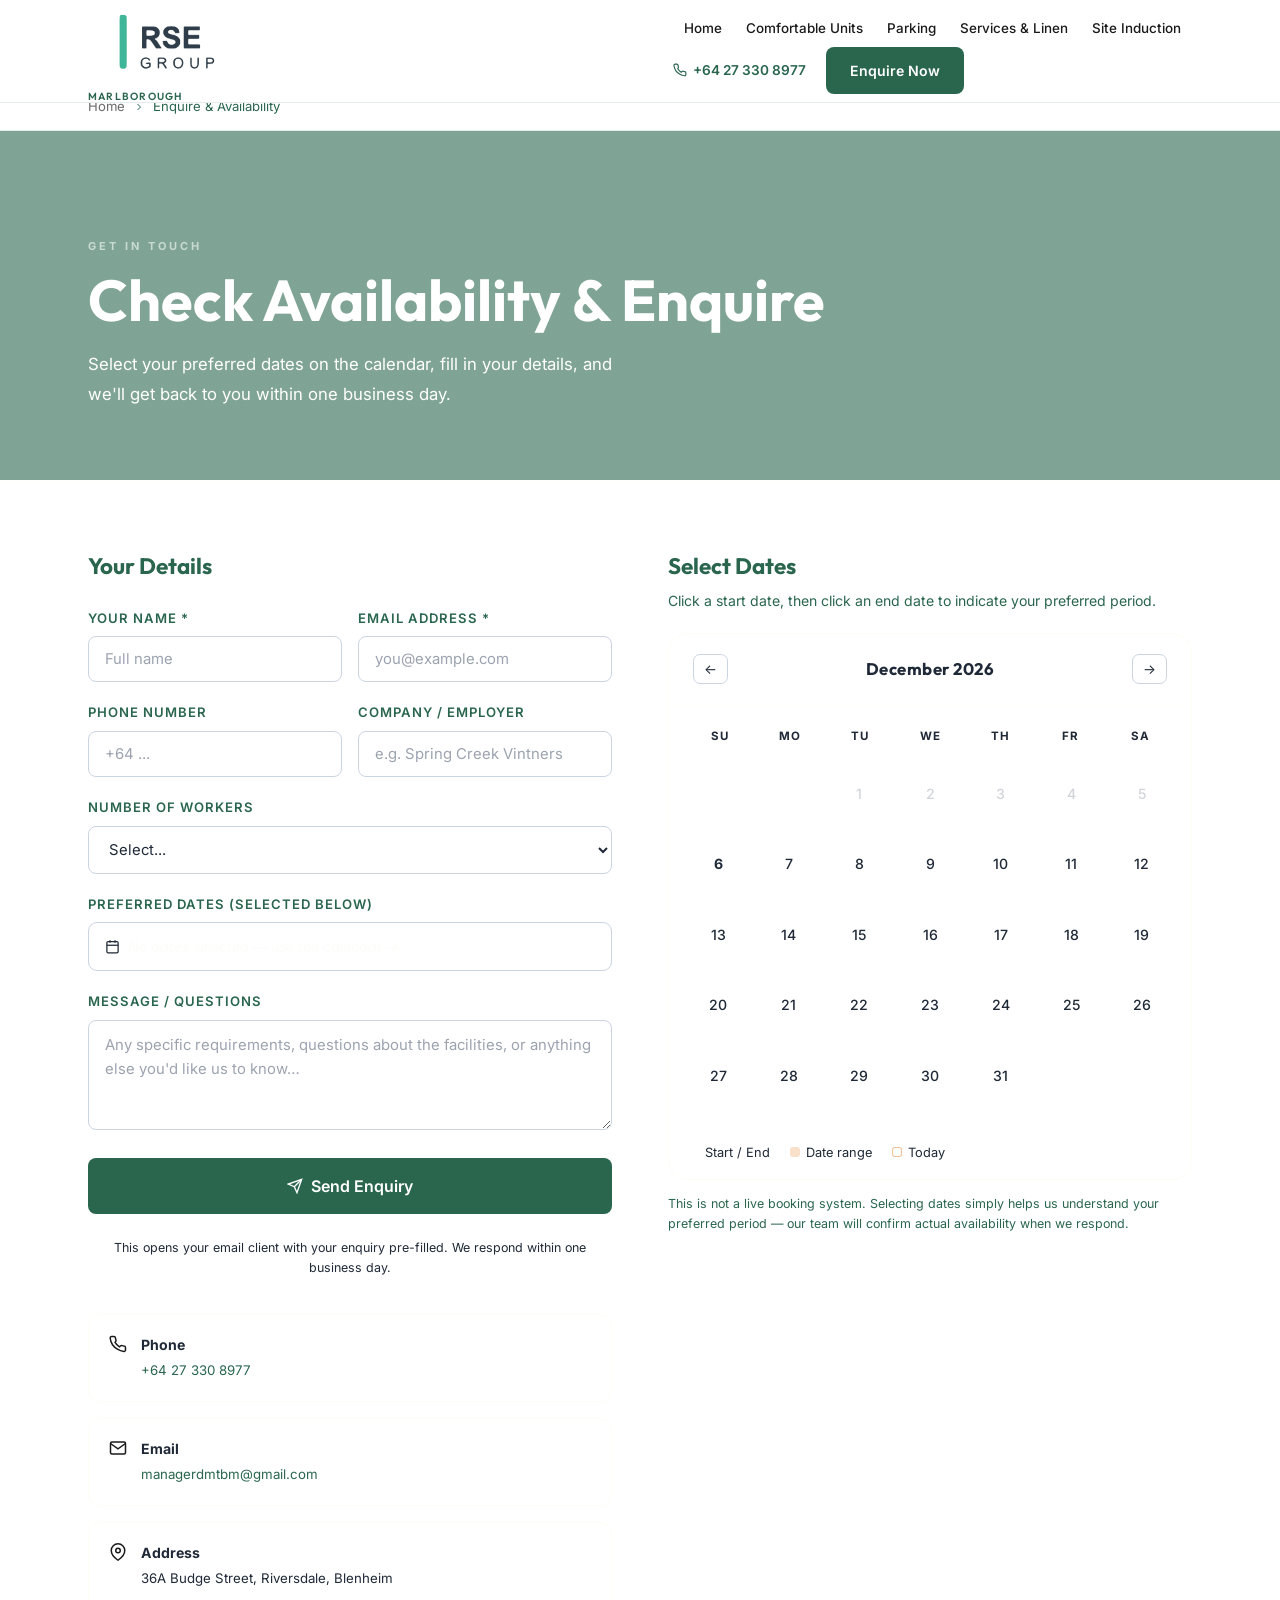
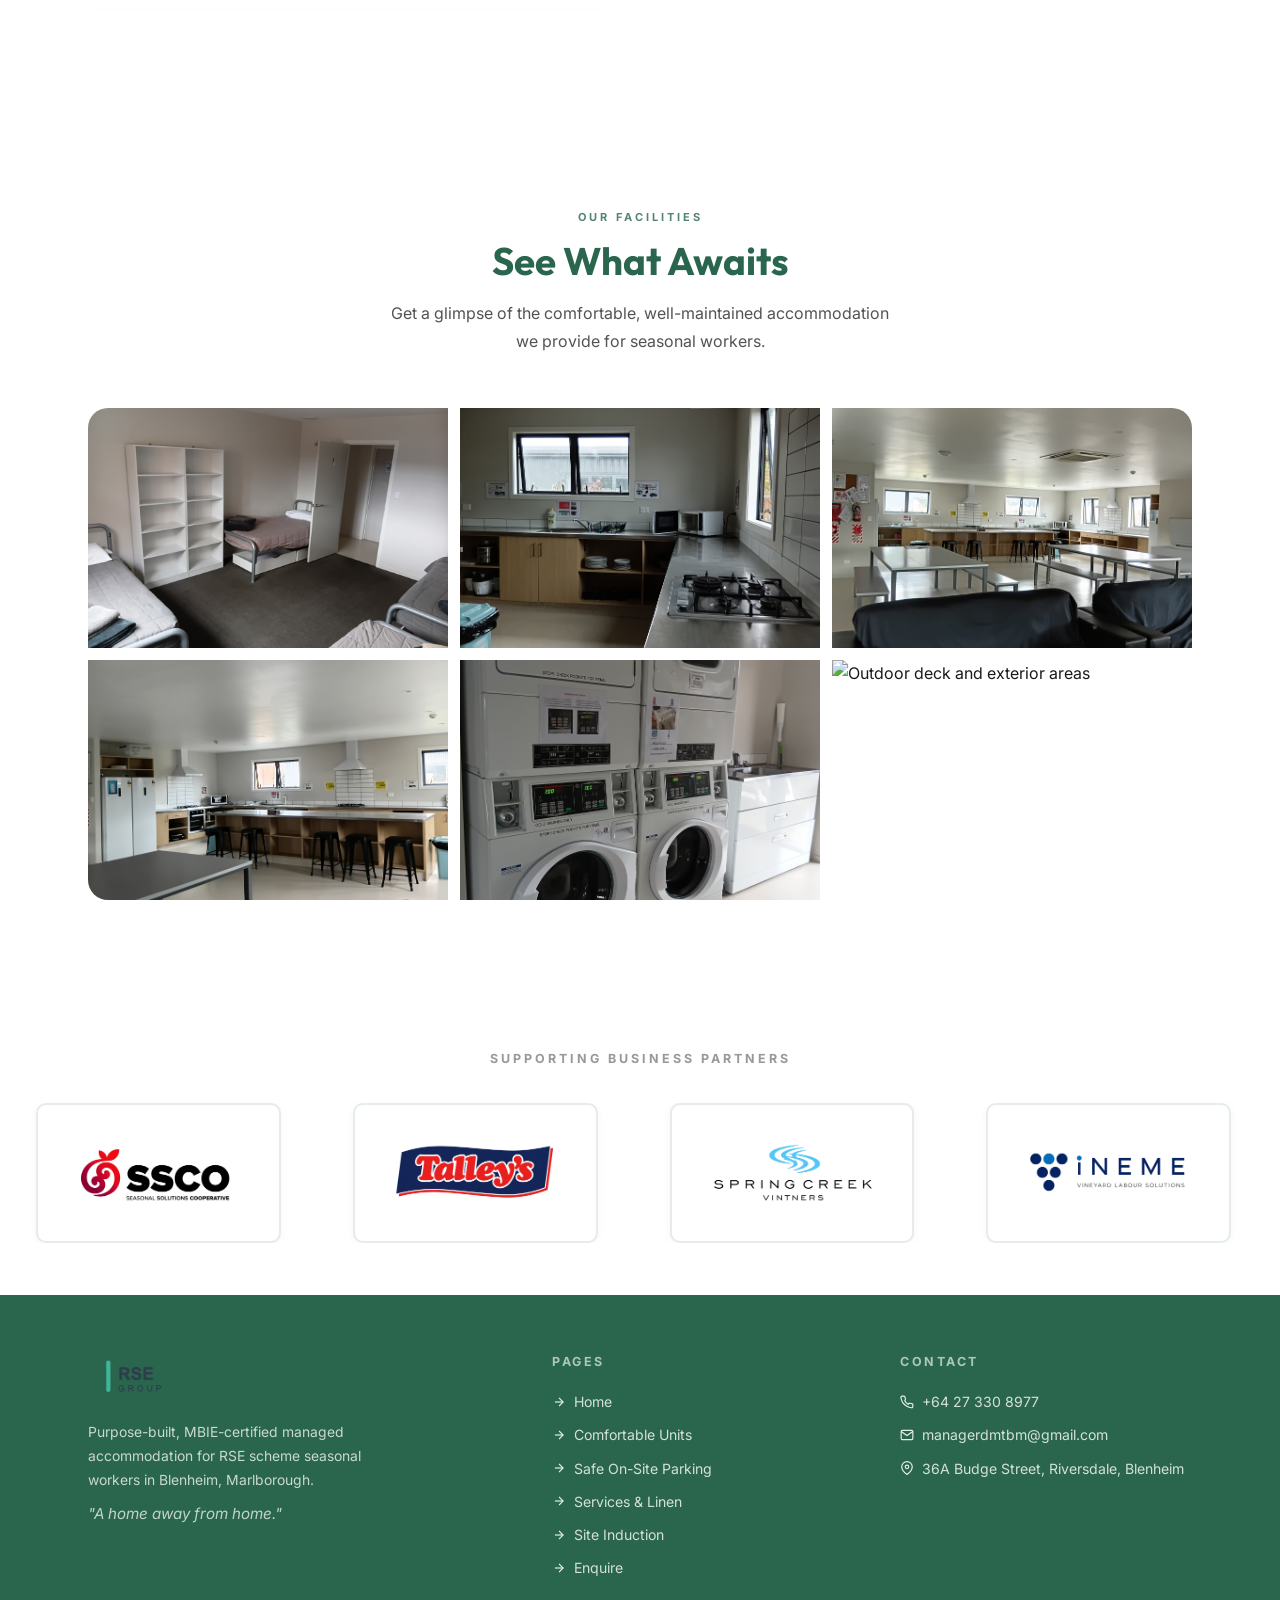
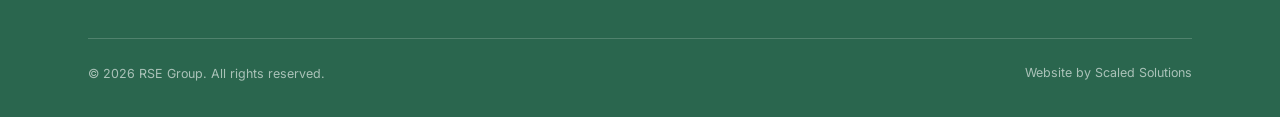
==== commit 921ead19: "fix: reposition Marlborough text under logo in header - Change header-logo flex layout from row to c" ====
--- a/contact.html
+++ b/contact.html
@@ -3,8 +3,8 @@
 <head>
   <meta charset="UTF-8" />
   <meta name="viewport" content="width=device-width, initial-scale=1.0" />
-  <title>Enquire &amp; Check Availability — RSE Group, Blenheim</title>
-  <meta name="description" content="Enquire about availability at RSE Group. Select your preferred dates and send us your details — we'll be in touch within one business day." />
+  <title>Enquire &amp; Check Availability — RSE Group Marlborough</title>
+  <meta name="description" content="Enquire about accommodation availability at RSE Group Marlborough. Check dates and send your details — we respond within one business day. Based in Blenheim." />
   <link rel="preconnect" href="https://fonts.googleapis.com" />
   <link rel="preconnect" href="https://fonts.gstatic.com" crossorigin />
   <link href="https://fonts.googleapis.com/css2?family=Outfit:wght@500;600;700;800&family=Inter:wght@400;500;600;700&display=swap" rel="stylesheet" />
@@ -307,6 +307,10 @@
   <div class="container">
     <div class="header-inner">
       <a href="index.html" class="header-logo">
+        <img src="assets/rse-logo.png" alt="RSE Group logo" />
+        <span style="display:block;font-family:'Outfit',sans-serif;font-size:0.65rem;font-weight:600;letter-spacing:0.12em;text-transform:uppercase;color:#2A664E;margin-top:2px;line-height:1;">Marlborough</span>
+      </a>
+      <nav
         <img src="assets/rse-logo.png" alt="RSE Group logo" />
       </a>
       <nav class="header-nav">
--- a/assets/style.css
+++ b/assets/style.css
@@ -104,7 +104,7 @@
   display: flex; align-items: center; justify-content: space-between;
   padding: 0px 0; gap: 24px;
 }
-.header-logo { display: flex; align-items: center; gap: 14px; }
+.header-logo { display: flex; flex-direction: column; align-items: flex-start; gap: 0; }
 .header-logo img { height: 90px; width: auto; object-fit: contain; }
 .header-logo-text {}
 .header-logo-text strong { display: block; font-family: var(--font-head); font-size: 1.1rem; font-weight: 700; color: var(--forest-green); letter-spacing: .5px; }
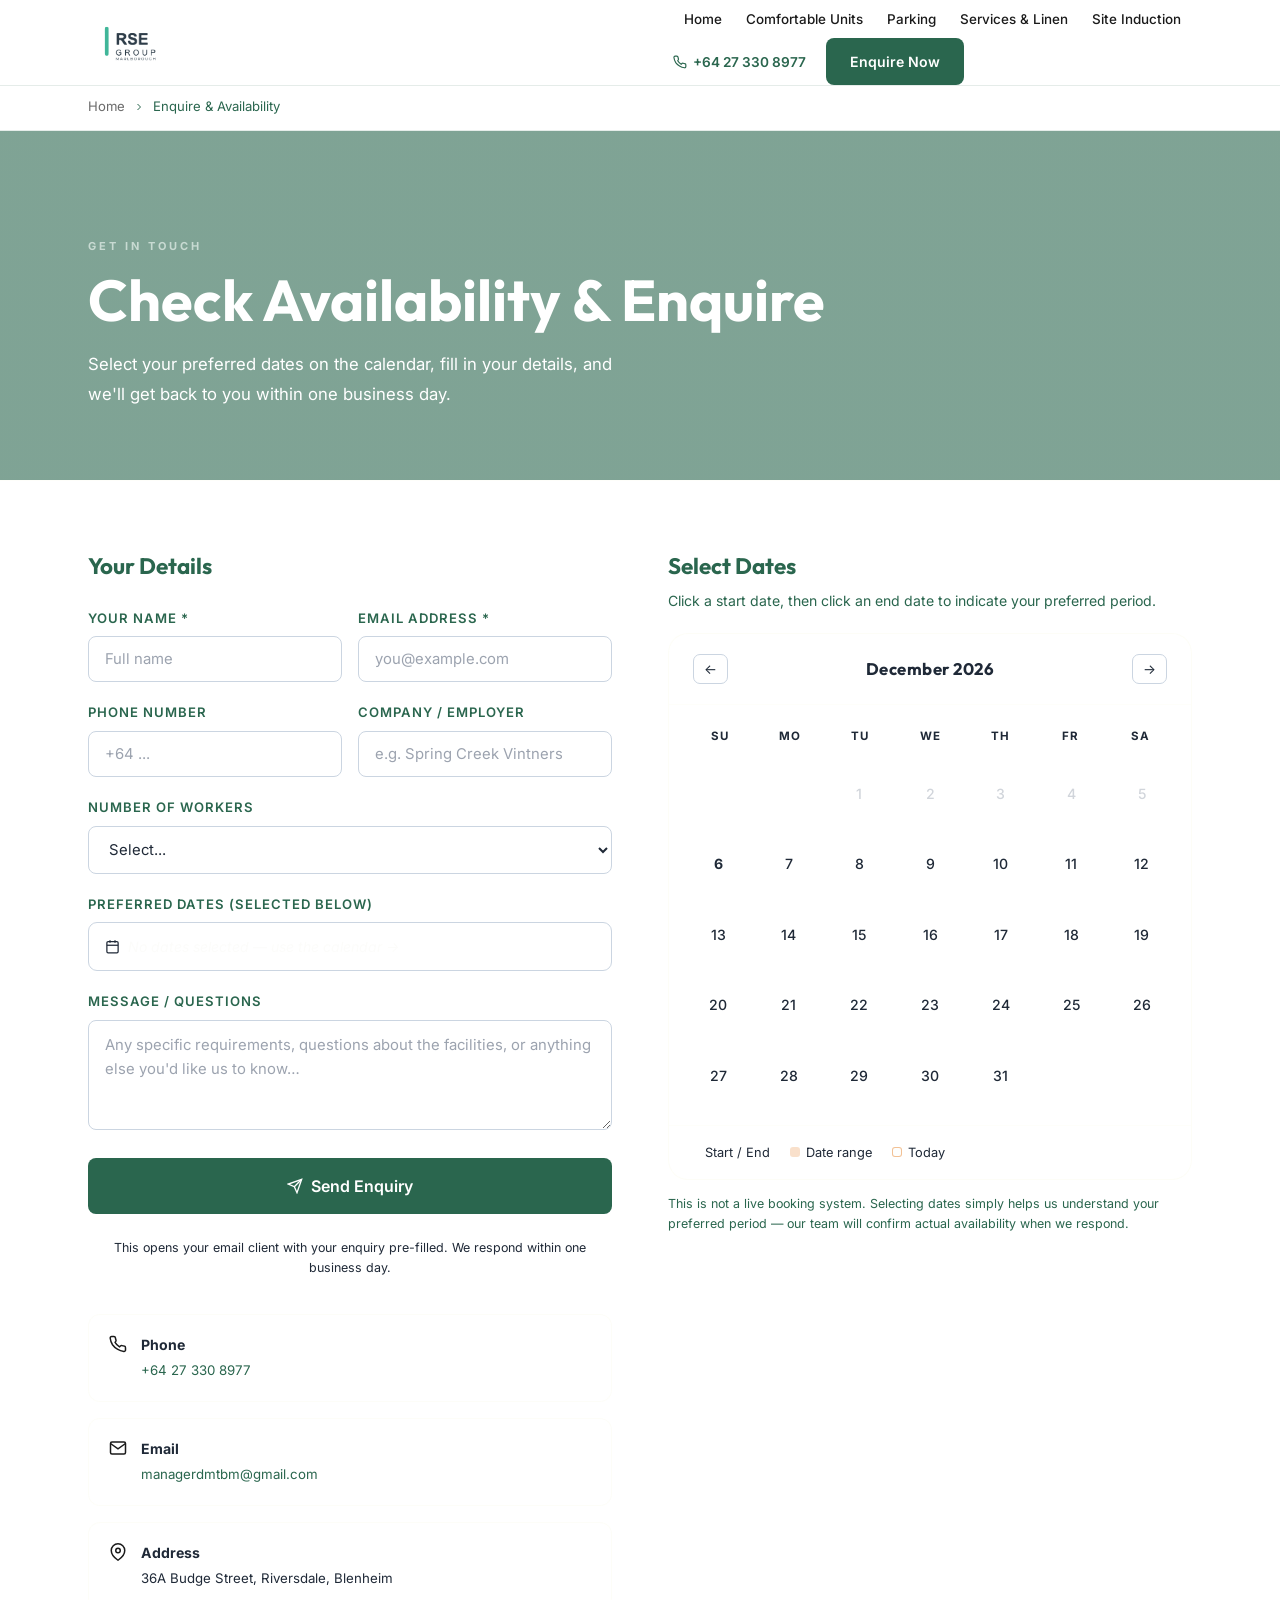
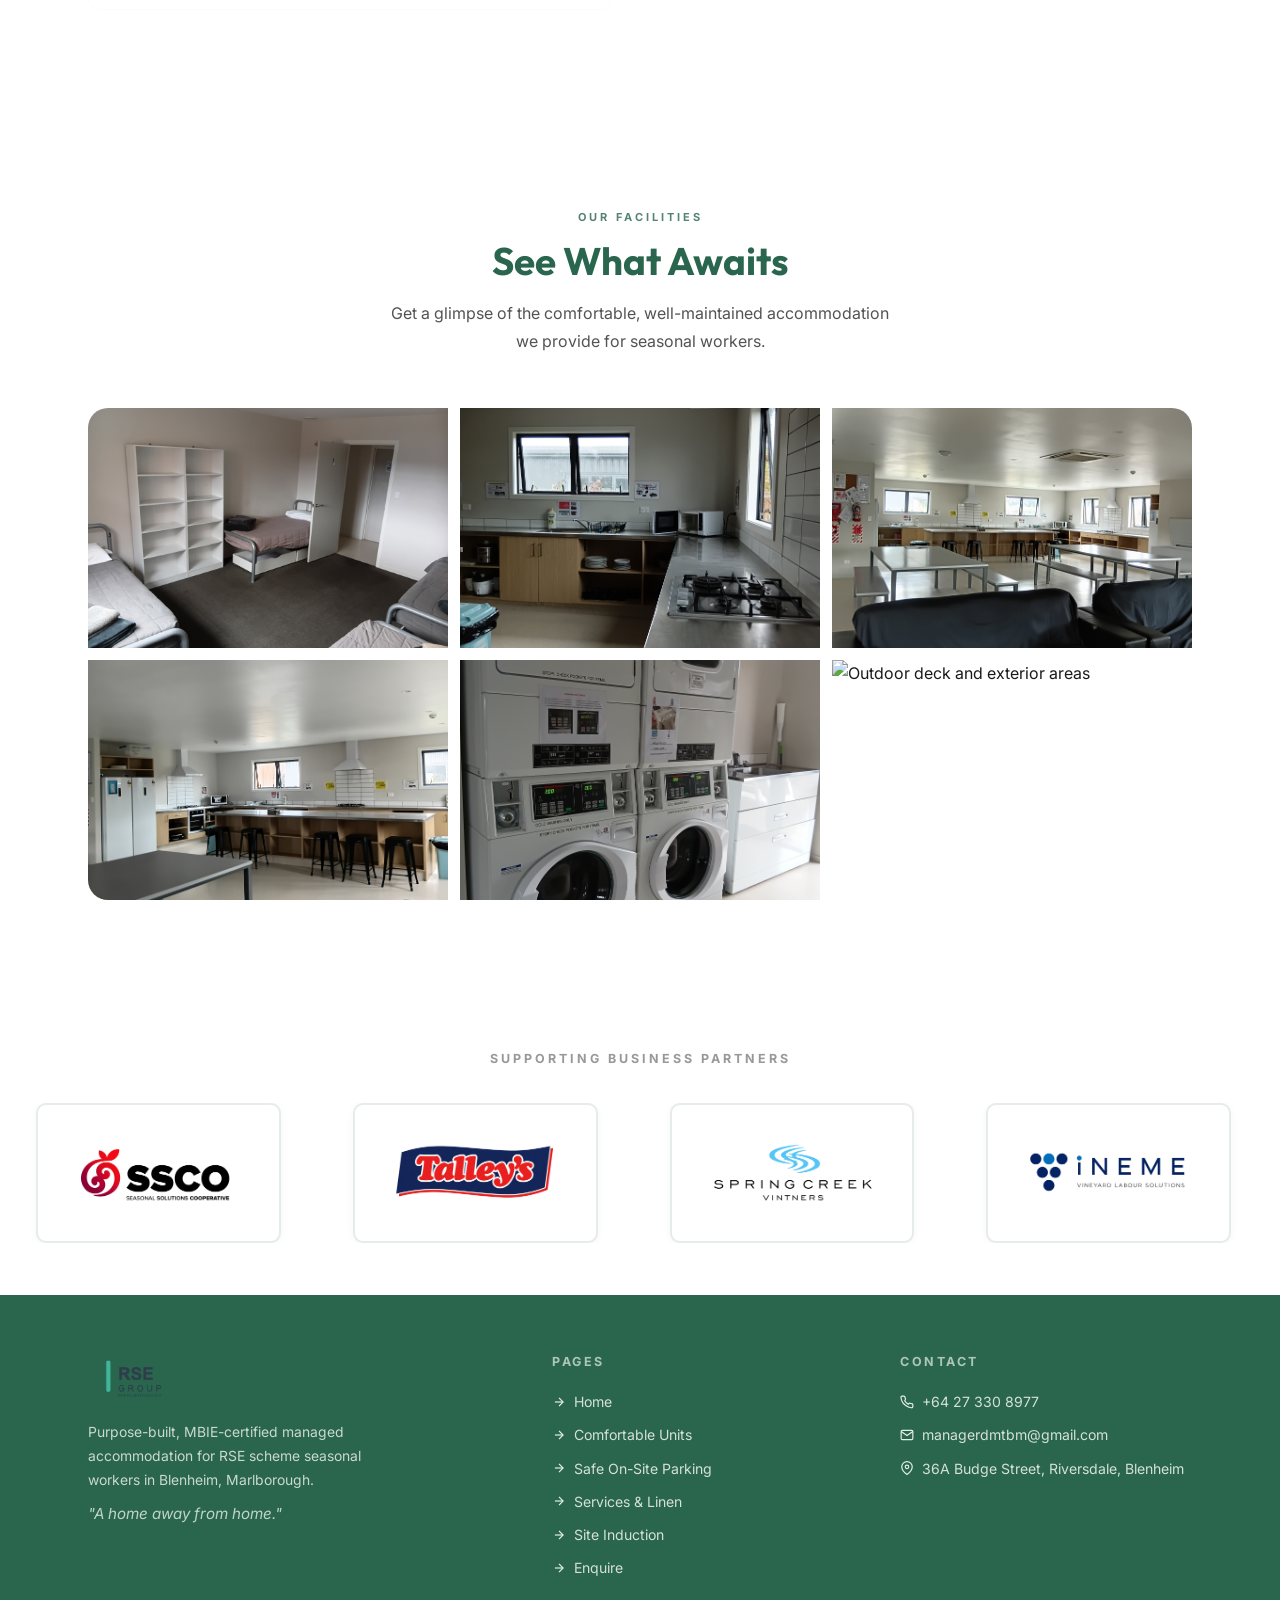
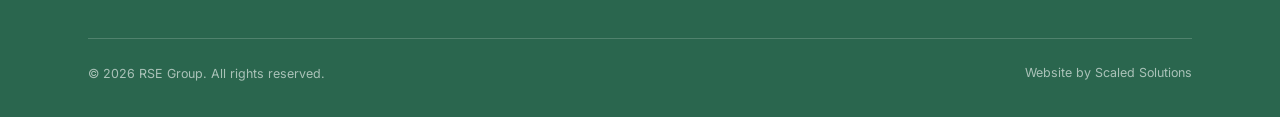
==== commit d8981bf5: "feat: replace logo with new RSE Group Marlborough combined logo - Copy RSE_Group_Marlborough_logo_pa" ====
--- a/contact.html
+++ b/contact.html
@@ -307,11 +307,10 @@
   <div class="container">
     <div class="header-inner">
       <a href="index.html" class="header-logo">
-        <img src="assets/rse-logo.png" alt="RSE Group logo" />
-        <span style="display:block;font-family:'Outfit',sans-serif;font-size:0.65rem;font-weight:600;letter-spacing:0.12em;text-transform:uppercase;color:#2A664E;margin-top:2px;line-height:1;">Marlborough</span>
+        <img src="assets/images/RSE_Group_Marlborough_logo_padded.png" alt="RSE Group Marlborough" />
       </a>
       <nav
-        <img src="assets/rse-logo.png" alt="RSE Group logo" />
+        <img src="assets/images/RSE_Group_Marlborough_logo_padded.png" alt="RSE Group Marlborough" />
       </a>
       <nav class="header-nav">
         <a href="index.html">Home</a>
@@ -546,7 +545,7 @@
   <div class="container">
     <div class="contact-footer-grid">
       <div class="footer-brand">
-        <img src="assets/rse-logo.png" alt="RSE Group" />
+        <img src="assets/images/RSE_Group_Marlborough_logo_padded.png" alt="RSE Group" />
         <p>Purpose-built, MBIE-certified managed accommodation for RSE scheme seasonal workers in Blenheim, Marlborough.</p>
         <span class="footer-tagline">"A home away from home."</span>
       </div>
--- a/assets/style.css
+++ b/assets/style.css
@@ -104,8 +104,8 @@
   display: flex; align-items: center; justify-content: space-between;
   padding: 0px 0; gap: 24px;
 }
-.header-logo { display: flex; flex-direction: column; align-items: flex-start; gap: 0; }
-.header-logo img { height: 90px; width: auto; object-fit: contain; }
+.header-logo { display: flex; align-items: center; gap: 0; }
+.header-logo img { height: 48px; width: auto; object-fit: contain; }
 .header-logo-text {}
 .header-logo-text strong { display: block; font-family: var(--font-head); font-size: 1.1rem; font-weight: 700; color: var(--forest-green); letter-spacing: .5px; }
 .header-logo-text span { display: block; font-size: .72rem; color: rgba(42, 102, 78, .65); letter-spacing: 1.5px; text-transform: uppercase; margin-top: 1px; }
@@ -151,11 +151,11 @@
   .nav-toggle { display: flex; }
 }
 @media(max-width:900px) {
-  .header-logo img { height: 76px; }
+  .header-logo img { height: 44px; }
 }
 @media(max-width:480px) {
   .header-cta { display: none; }
-  .header-logo img { height: 64px; }
+  .header-logo img { height: 40px; }
 }
 
 /* ── BREADCRUMB ── */
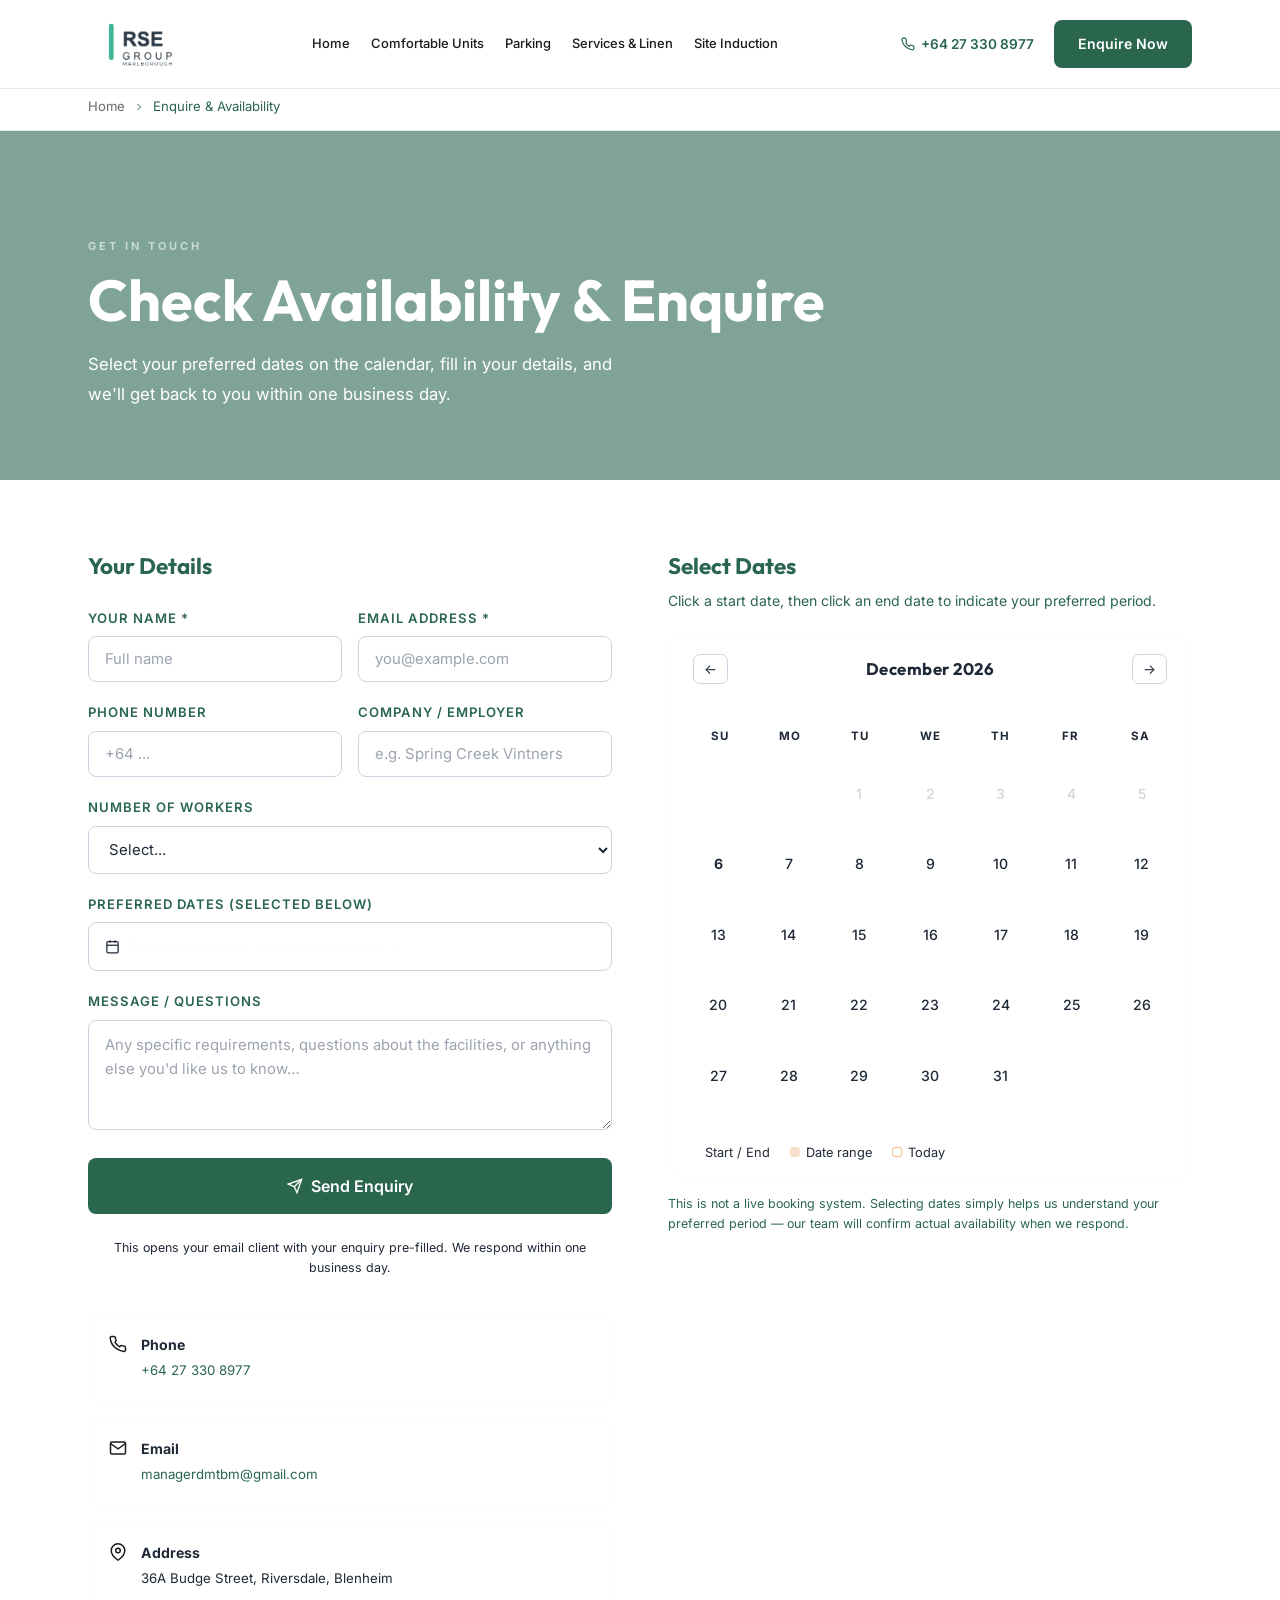
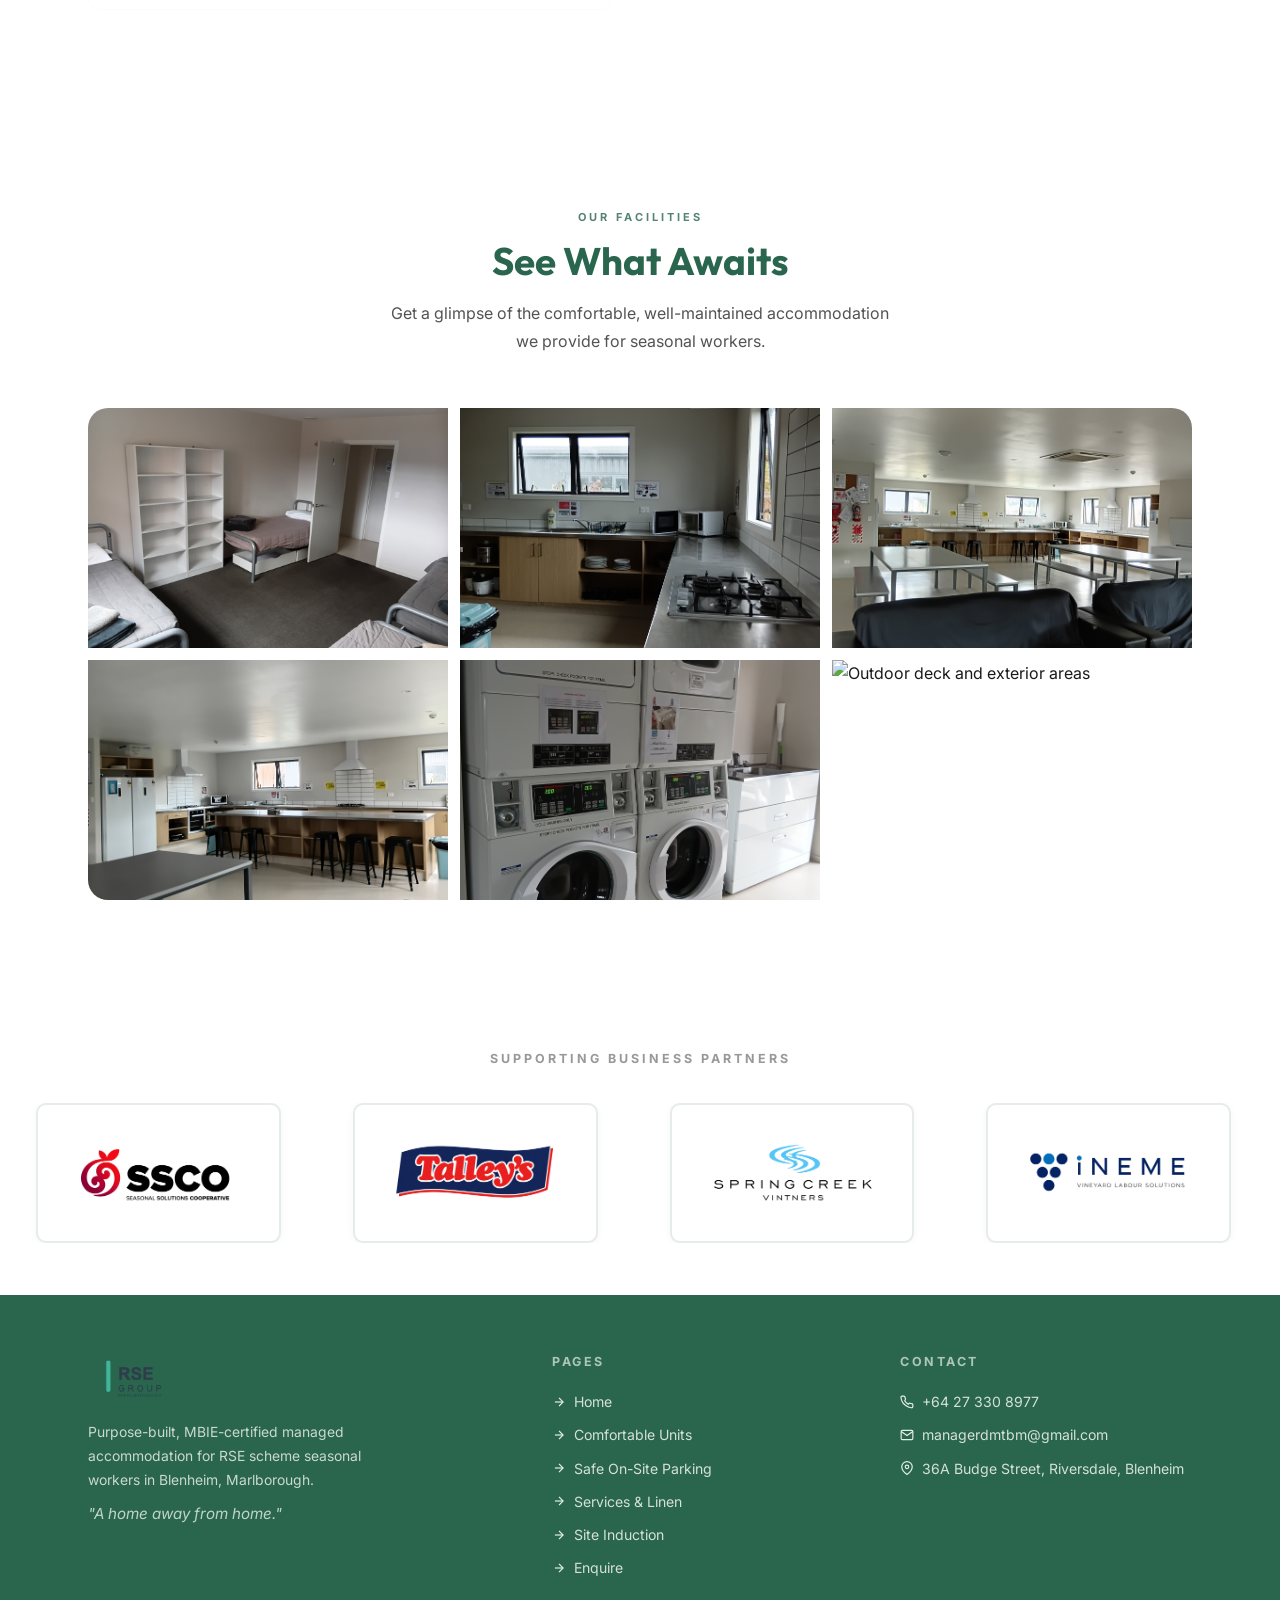
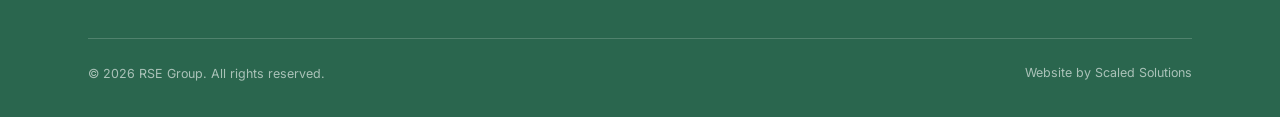
==== commit 686254e2: "fix: repair corrupted header markup on all non-home pages - Remove duplicate broken <nav> tag and du" ====
--- a/contact.html
+++ b/contact.html
@@ -307,9 +307,6 @@
   <div class="container">
     <div class="header-inner">
       <a href="index.html" class="header-logo">
-        <img src="assets/images/RSE_Group_Marlborough_logo_padded.png" alt="RSE Group Marlborough" />
-      </a>
-      <nav
         <img src="assets/images/RSE_Group_Marlborough_logo_padded.png" alt="RSE Group Marlborough" />
       </a>
       <nav class="header-nav">
--- a/assets/style.css
+++ b/assets/style.css
@@ -102,17 +102,17 @@
 }
 .header-inner {
   display: flex; align-items: center; justify-content: space-between;
-  padding: 0px 0; gap: 24px;
-}
-.header-logo { display: flex; align-items: center; gap: 0; }
-.header-logo img { height: 48px; width: auto; object-fit: contain; }
+  padding: 14px 0; gap: 20px; flex-wrap: nowrap;
+}
+.header-logo { display: flex; align-items: center; gap: 0; flex-shrink: 0; }
+.header-logo img { height: 60px; width: auto; object-fit: contain; }
 .header-logo-text {}
 .header-logo-text strong { display: block; font-family: var(--font-head); font-size: 1.1rem; font-weight: 700; color: var(--forest-green); letter-spacing: .5px; }
 .header-logo-text span { display: block; font-size: .72rem; color: rgba(42, 102, 78, .65); letter-spacing: 1.5px; text-transform: uppercase; margin-top: 1px; }
-.header-nav { display: flex; align-items: center; gap: 2px; }
+.header-nav { display: flex; align-items: center; gap: 1px; flex-wrap: nowrap; }
 .header-nav a {
-  padding: 8px 11px; border-radius: 7px;
-  font-size: .84rem; font-weight: 500; color: var(--text-dark);
+  padding: 8px 10px; border-radius: 7px;
+  font-size: .81rem; font-weight: 500; color: var(--text-dark);
   white-space: nowrap;
   transition: var(--transition);
 }
@@ -151,11 +151,13 @@
   .nav-toggle { display: flex; }
 }
 @media(max-width:900px) {
-  .header-logo img { height: 44px; }
+  .header-logo img { height: 54px; }
+  .header-inner { padding: 12px 0; }
 }
 @media(max-width:480px) {
   .header-cta { display: none; }
-  .header-logo img { height: 40px; }
+  .header-logo img { height: 50px; }
+  .header-inner { padding: 10px 0; }
 }
 
 /* ── BREADCRUMB ── */
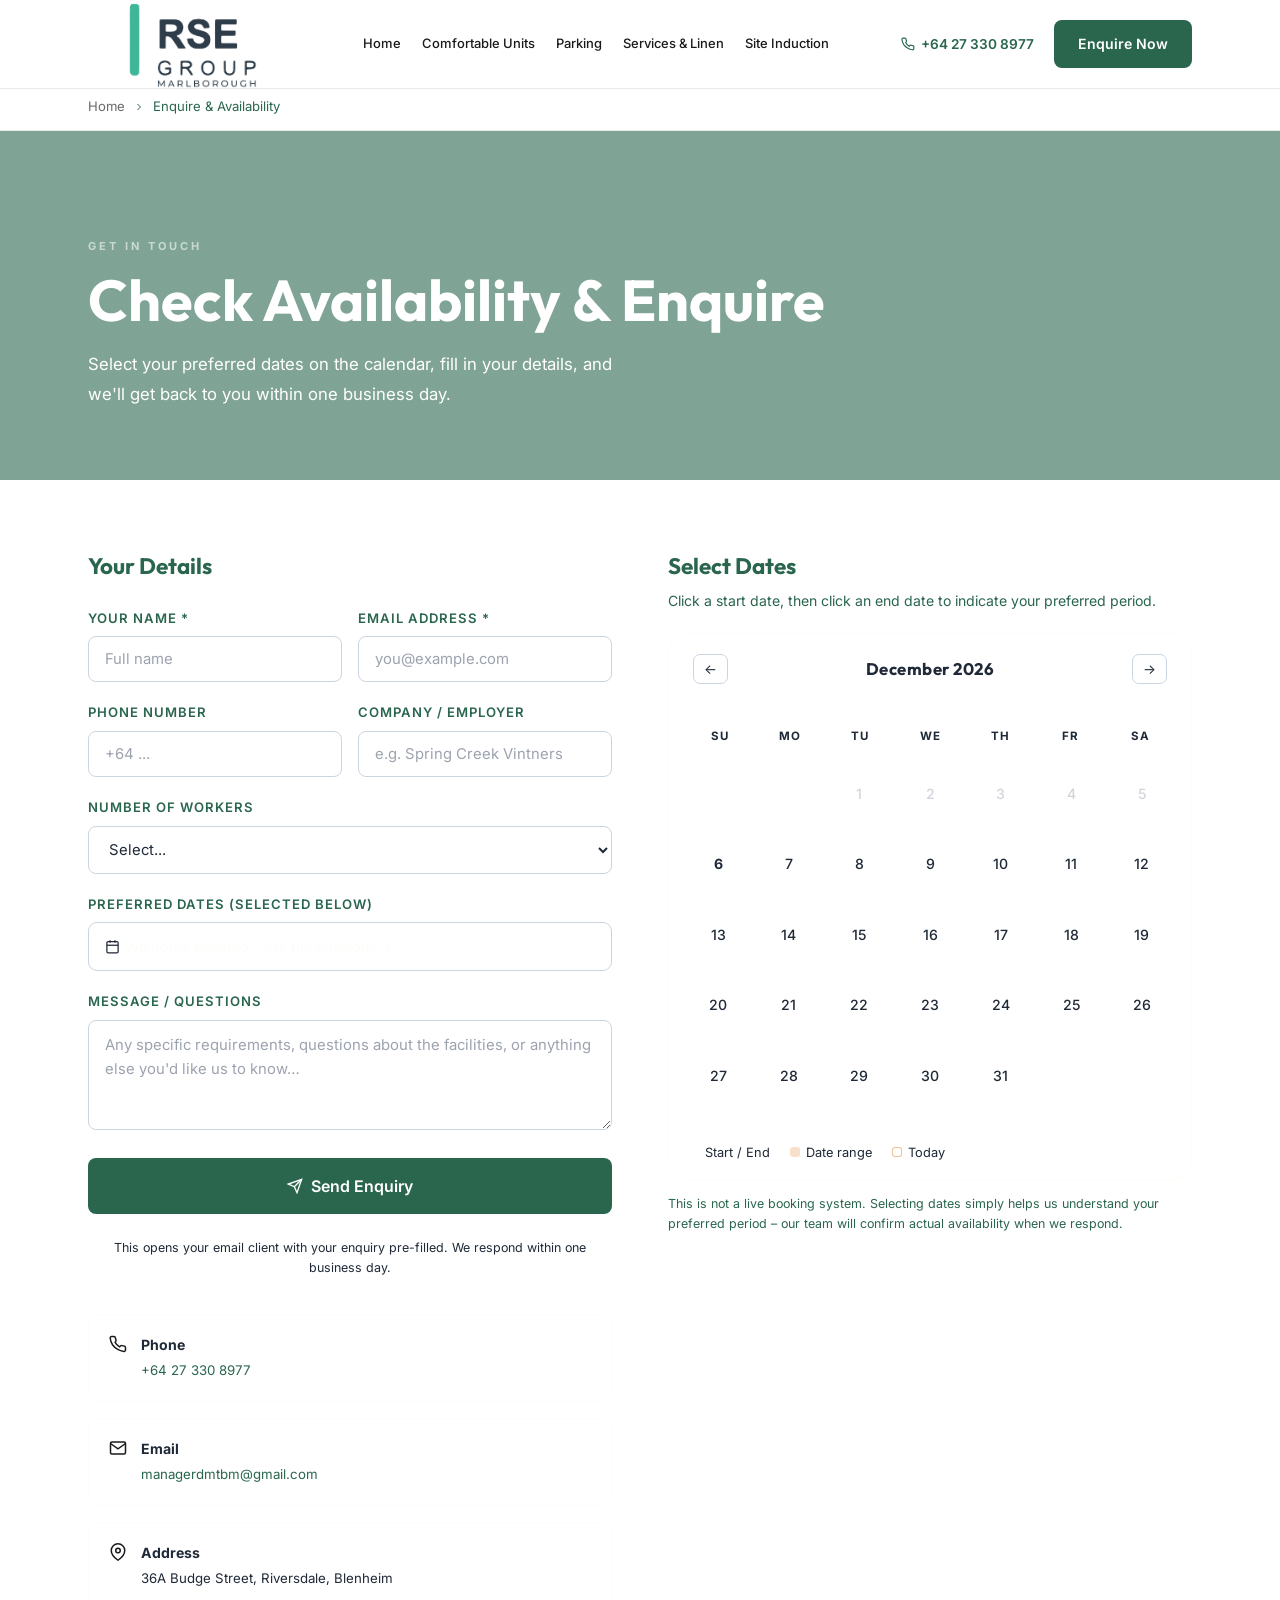
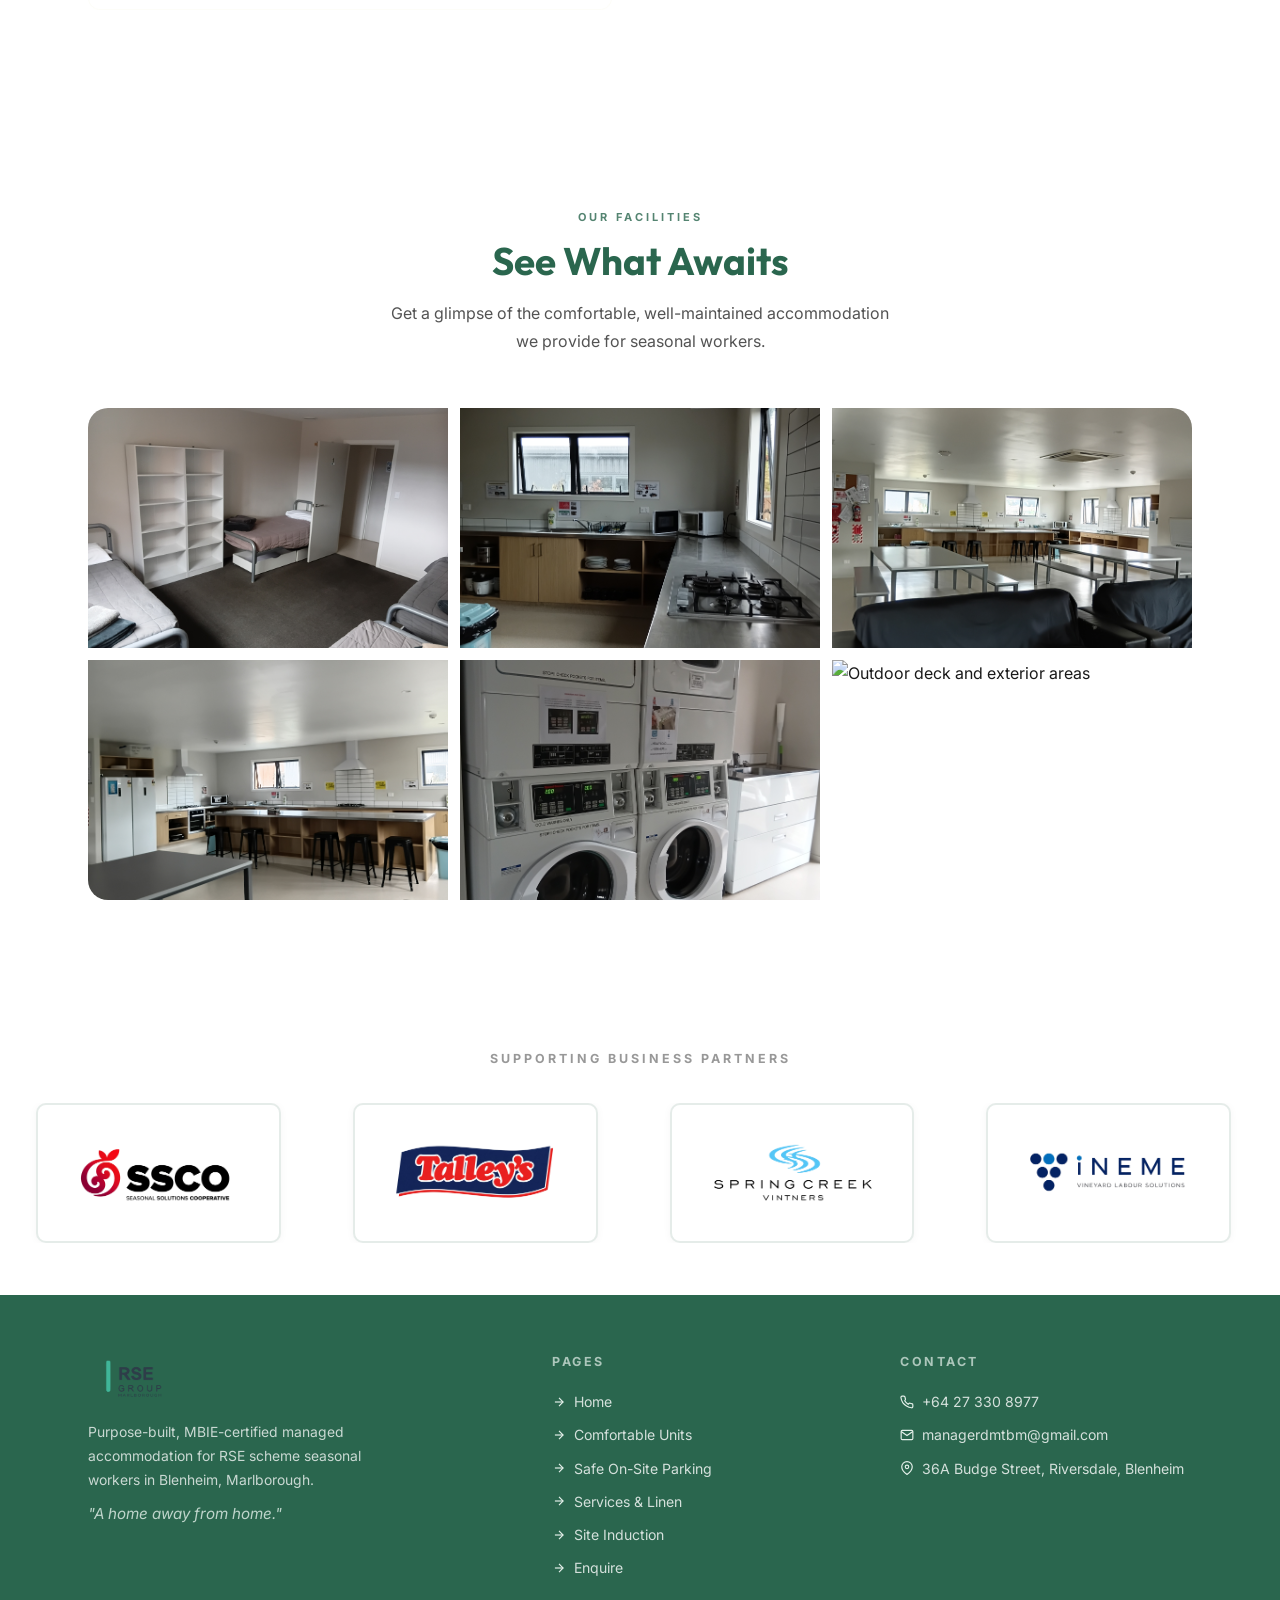
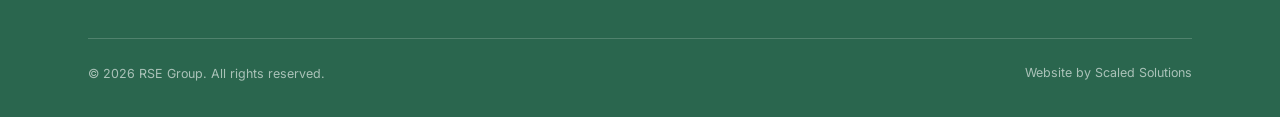
==== commit 71a35c83: "fix: remove all remaining pale yellow/cream text colors and clean up em dashes - Remove all inline r" ====
--- a/contact.html
+++ b/contact.html
@@ -3,8 +3,8 @@
 <head>
   <meta charset="UTF-8" />
   <meta name="viewport" content="width=device-width, initial-scale=1.0" />
-  <title>Enquire &amp; Check Availability — RSE Group Marlborough</title>
-  <meta name="description" content="Enquire about accommodation availability at RSE Group Marlborough. Check dates and send your details — we respond within one business day. Based in Blenheim." />
+  <title>Enquire &amp; Check Availability – RSE Group Marlborough</title>
+  <meta name="description" content="Enquire about accommodation availability at RSE Group Marlborough. Check dates and send your details – we respond within one business day. Based in Blenheim." />
   <link rel="preconnect" href="https://fonts.googleapis.com" />
   <link rel="preconnect" href="https://fonts.gstatic.com" crossorigin />
   <link href="https://fonts.googleapis.com/css2?family=Outfit:wght@500;600;700;800&family=Inter:wght@400;500;600;700&display=swap" rel="stylesheet" />
@@ -407,7 +407,7 @@
           <label>Preferred Dates (selected below)</label>
           <div class="date-display" id="dateDisplay">
             <svg width="15" height="15" viewBox="0 0 24 24" fill="none" stroke="currentColor" stroke-width="2"><rect x="3" y="4" width="18" height="18" rx="2"/><line x1="16" y1="2" x2="16" y2="6"/><line x1="8" y1="2" x2="8" y2="6"/><line x1="3" y1="10" x2="21" y2="10"/></svg>
-            <span>No dates selected — use the calendar →</span>
+            <span>No dates selected – use the calendar →</span>
           </div>
         </div>
 
@@ -426,7 +426,7 @@
       </form>
 
       <div class="success-msg" id="successMsg">
-        ✓ Your email client has opened with your enquiry pre-filled. Just hit send — we'll be in touch within one business day.
+        ✓ Your email client has opened with your enquiry pre-filled. Just hit send – we'll be in touch within one business day.
       </div>
 
       <!-- CONTACT INFO -->
@@ -489,8 +489,8 @@
         </div>
       </div>
 
-      <p style="font-size:.78rem;color:rgba(245,245,240,.3);margin-top:14px;line-height:1.6;">
-        This is not a live booking system. Selecting dates simply helps us understand your preferred period — our team will confirm actual availability when we respond.
+      <p style="font-size:.78rem;margin-top:14px;line-height:1.6;">
+        This is not a live booking system. Selecting dates simply helps us understand your preferred period – our team will confirm actual availability when we respond.
       </p>
     </div>
 
@@ -639,7 +639,7 @@
     startDate = date;
     endDate = null;
   } else if (date < startDate) {
-    // Picked before start — swap
+    // Picked before start – swap
     startDate = date;
     endDate = null;
   } else {
@@ -652,9 +652,9 @@
 function updateDateDisplay() {
   const el = document.getElementById('dateDisplay');
   if (!startDate) {
-    el.innerHTML = '<svg width="15" height="15" viewBox="0 0 24 24" fill="none" stroke="currentColor" stroke-width="2"><rect x="3" y="4" width="18" height="18" rx="2"/><line x1="16" y1="2" x2="16" y2="6"/><line x1="8" y1="2" x2="8" y2="6"/><line x1="3" y1="10" x2="21" y2="10"/></svg><span>No dates selected — use the calendar →</span>';
+    el.innerHTML = '<svg width="15" height="15" viewBox="0 0 24 24" fill="none" stroke="currentColor" stroke-width="2"><rect x="3" y="4" width="18" height="18" rx="2"/><line x1="16" y1="2" x2="16" y2="6"/><line x1="8" y1="2" x2="8" y2="6"/><line x1="3" y1="10" x2="21" y2="10"/></svg><span>No dates selected – use the calendar →</span>';
   } else if (!endDate) {
-    el.innerHTML = `<svg width="15" height="15" viewBox="0 0 24 24" fill="none" stroke="currentColor" stroke-width="2"><rect x="3" y="4" width="18" height="18" rx="2"/><line x1="16" y1="2" x2="16" y2="6"/><line x1="8" y1="2" x2="8" y2="6"/><line x1="3" y1="10" x2="21" y2="10"/></svg>Arrival: <strong style="color:var(--forest-green)">${fmt(startDate)}</strong> — click an end date`;
+    el.innerHTML = `<svg width="15" height="15" viewBox="0 0 24 24" fill="none" stroke="currentColor" stroke-width="2"><rect x="3" y="4" width="18" height="18" rx="2"/><line x1="16" y1="2" x2="16" y2="6"/><line x1="8" y1="2" x2="8" y2="6"/><line x1="3" y1="10" x2="21" y2="10"/></svg>Arrival: <strong style="color:var(--forest-green)">${fmt(startDate)}</strong> – click an end date`;
   } else {
     el.innerHTML = `<svg width="15" height="15" viewBox="0 0 24 24" fill="none" stroke="currentColor" stroke-width="2"><rect x="3" y="4" width="18" height="18" rx="2"/><line x1="16" y1="2" x2="16" y2="6"/><line x1="8" y1="2" x2="8" y2="6"/><line x1="3" y1="10" x2="21" y2="10"/></svg><strong style="color:var(--forest-green)">${fmt(startDate)}</strong> → <strong style="color:var(--forest-green)">${fmt(endDate)}</strong>`;
   }
@@ -692,7 +692,7 @@
     message ? `\nMessage:\n${message}` : null,
   ].filter(Boolean).join('\n');
 
-  const subject = encodeURIComponent(`Accommodation Enquiry — ${name}${company ? ', ' + company : ''}`);
+  const subject = encodeURIComponent(`Accommodation Enquiry – ${name}${company ? ', ' + company : ''}`);
   const bodyEnc = encodeURIComponent(body);
   window.location.href = `mailto:managerdmtbm@gmail.com?subject=${subject}&body=${bodyEnc}`;
 
--- a/assets/style.css
+++ b/assets/style.css
@@ -102,10 +102,10 @@
 }
 .header-inner {
   display: flex; align-items: center; justify-content: space-between;
-  padding: 14px 0; gap: 20px; flex-wrap: nowrap;
-}
-.header-logo { display: flex; align-items: center; gap: 0; flex-shrink: 0; }
-.header-logo img { height: 60px; width: auto; object-fit: contain; }
+  padding: 0; gap: 20px; flex-wrap: nowrap; height: 88px; overflow: hidden;
+}
+.header-logo { display: flex; align-items: center; gap: 0; flex-shrink: 0; height: 100%; }
+.header-logo img { height: 120px; width: auto; object-fit: contain; }
 .header-logo-text {}
 .header-logo-text strong { display: block; font-family: var(--font-head); font-size: 1.1rem; font-weight: 700; color: var(--forest-green); letter-spacing: .5px; }
 .header-logo-text span { display: block; font-size: .72rem; color: rgba(42, 102, 78, .65); letter-spacing: 1.5px; text-transform: uppercase; margin-top: 1px; }
@@ -151,13 +151,11 @@
   .nav-toggle { display: flex; }
 }
 @media(max-width:900px) {
-  .header-logo img { height: 54px; }
-  .header-inner { padding: 12px 0; }
+  .header-logo img { height: 108px; }
 }
 @media(max-width:480px) {
   .header-cta { display: none; }
-  .header-logo img { height: 50px; }
-  .header-inner { padding: 10px 0; }
+  .header-logo img { height: 100px; }
 }
 
 /* ── BREADCRUMB ── */
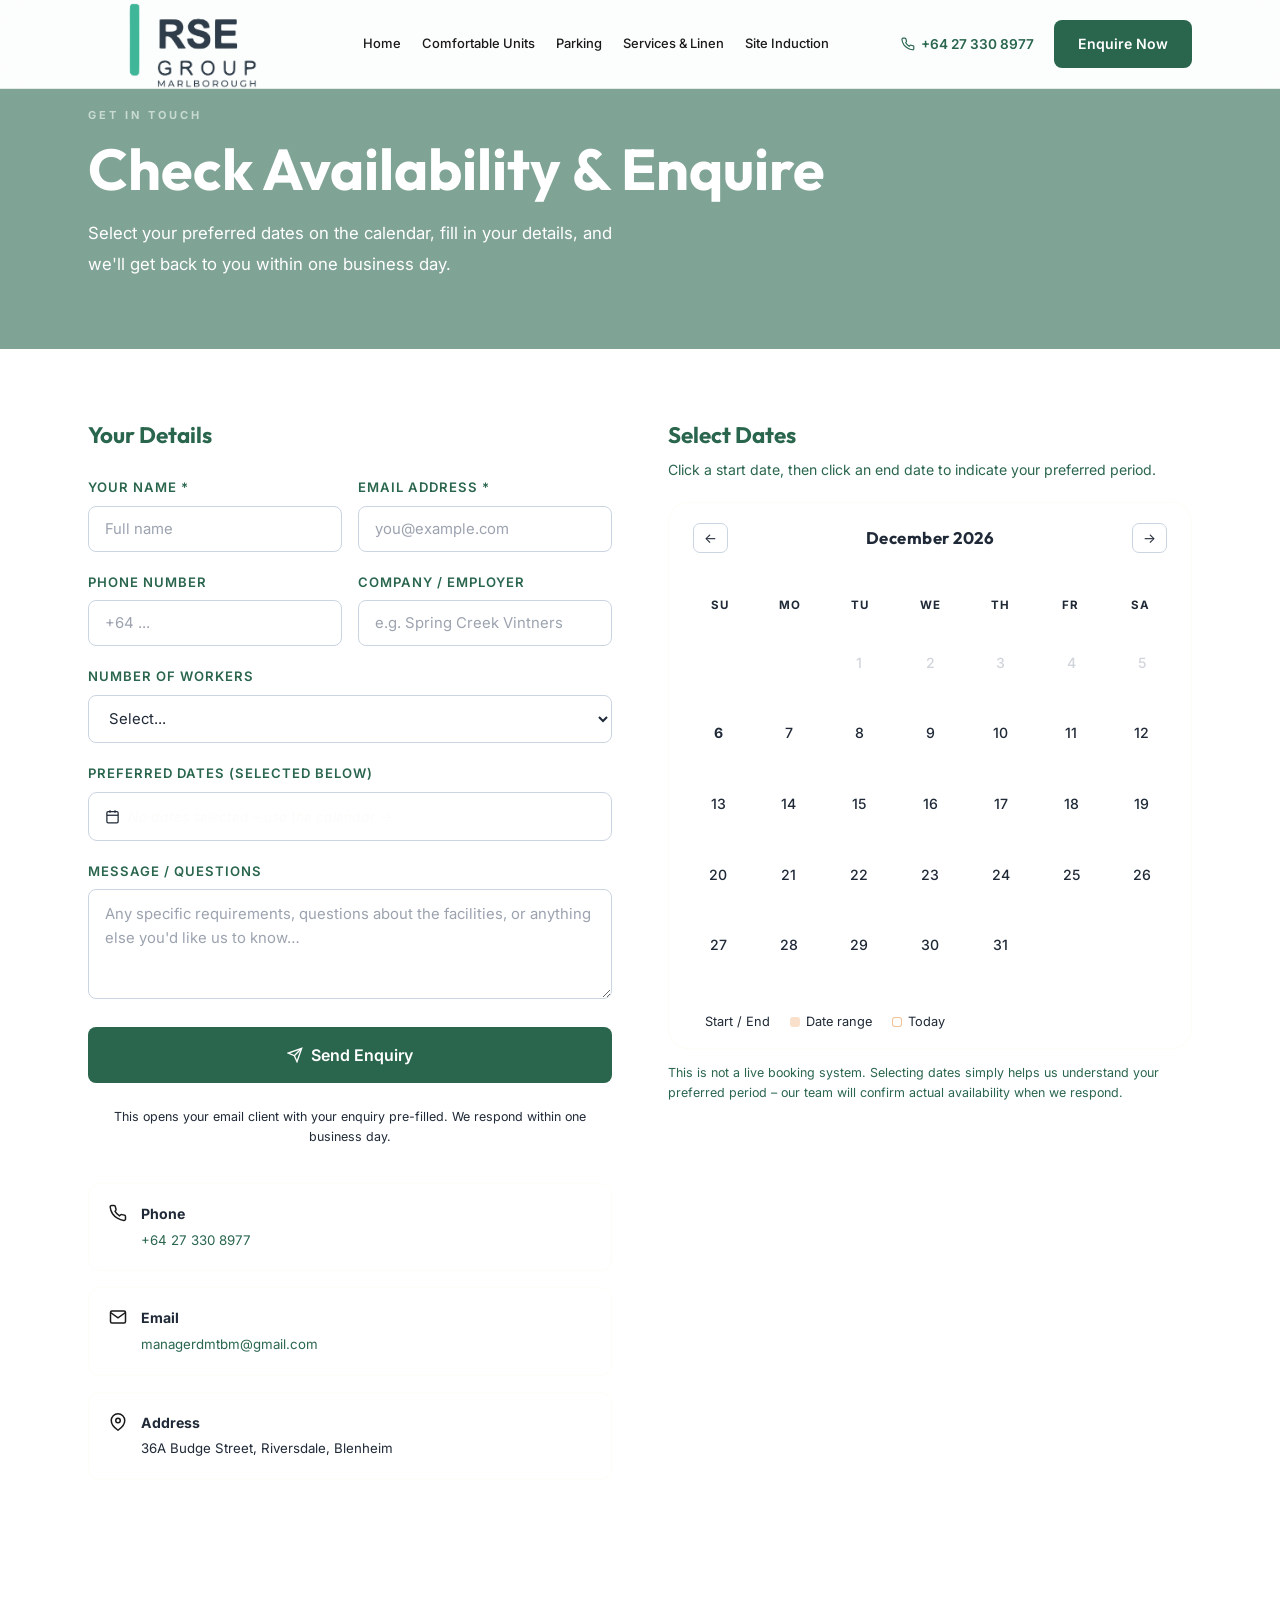
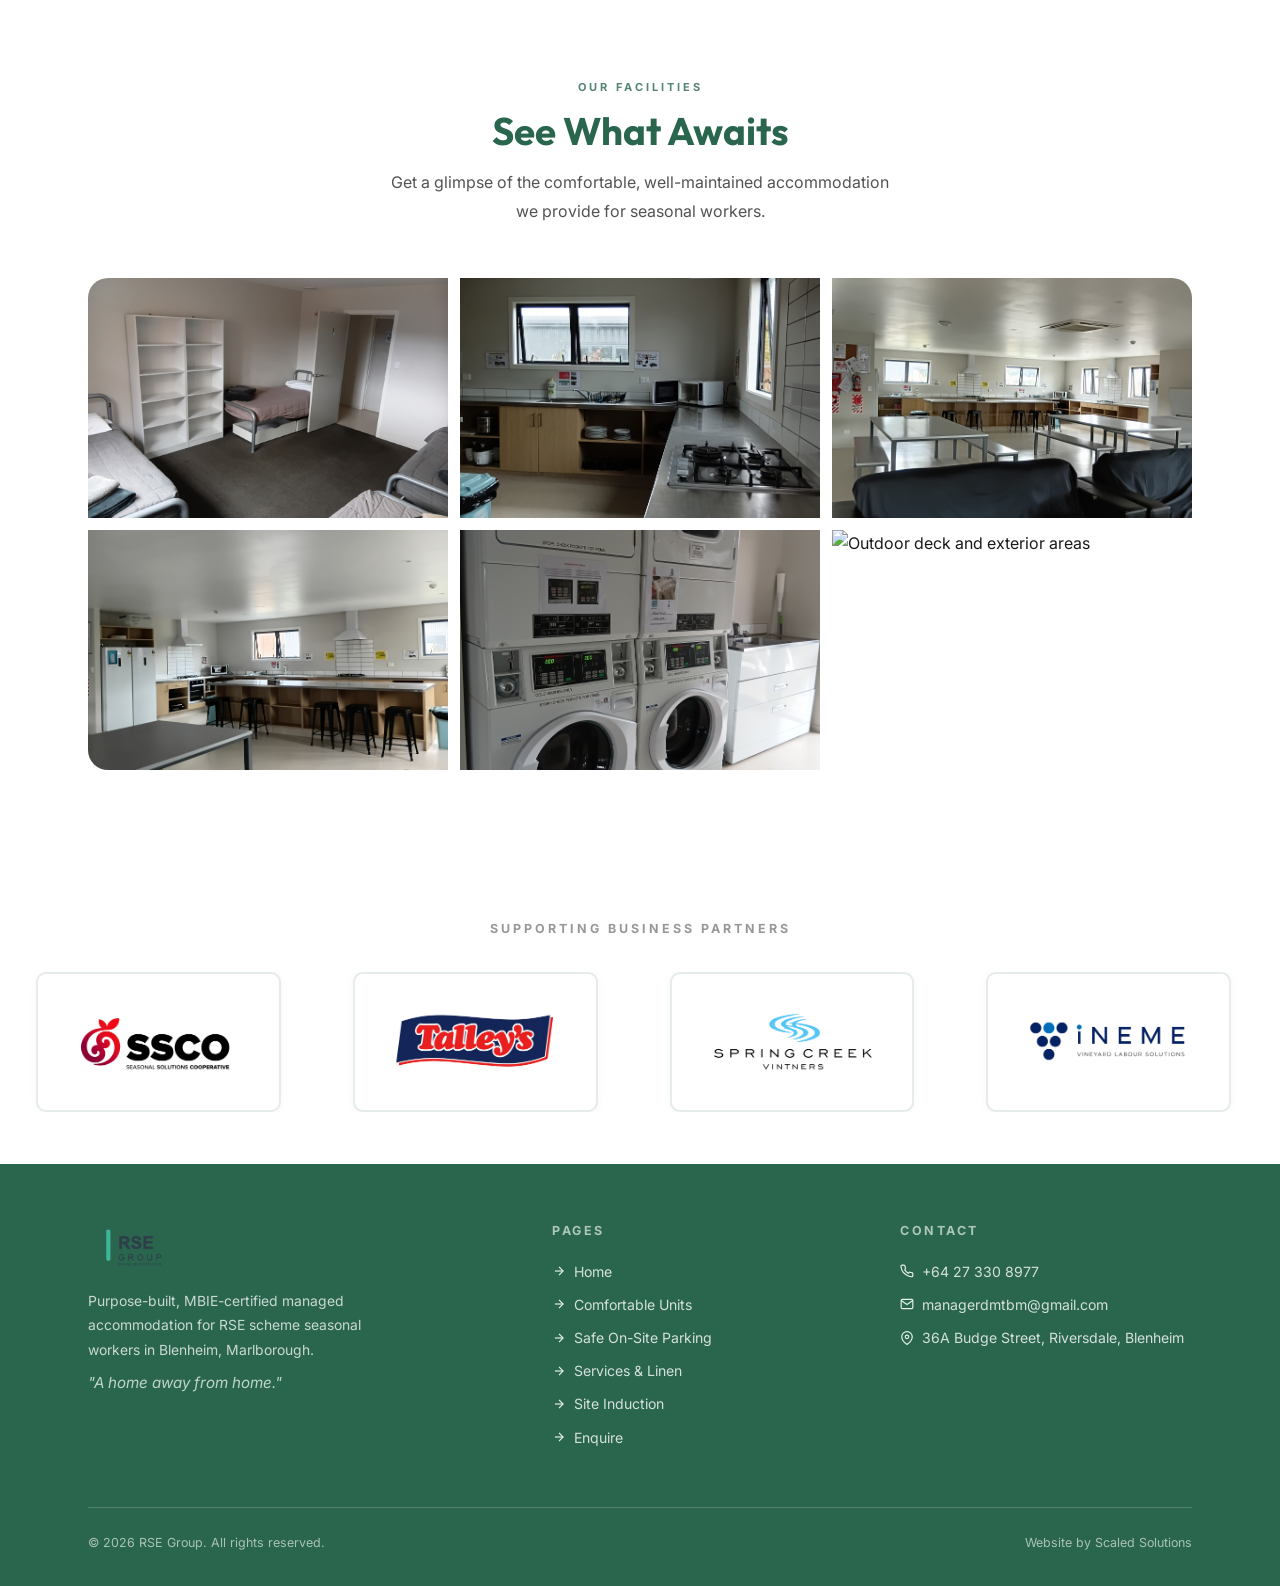
==== commit dbd1fcae: "fix: remove breadcrumb navigation and stray green bar - Remove breadcrumb navigation from all pages " ====
--- a/contact.html
+++ b/contact.html
@@ -340,13 +340,6 @@
 </header>
 
 <!-- BREADCRUMB -->
-<div class="breadcrumb">
-  <div class="container">
-    <div class="breadcrumb-inner">
-      <a href="index.html">Home</a>
-      <svg viewBox="0 0 24 24" fill="none" stroke="currentColor" stroke-width="2"><polyline points="9 18 15 12 9 6"/></svg>
-      <span style="color:var(--forest-green);">Enquire &amp; Availability</span>
-    </div>
   </div>
 </div>
 
--- a/assets/style.css
+++ b/assets/style.css
@@ -463,7 +463,7 @@
 }
 
 /* ── PARKING PANORAMIC HERO ── */
-.parking-hero-img { padding-top: 84px; background: var(--forest-green); overflow: hidden; }
+.parking-hero-img { padding-top: 0; background: transparent; overflow: hidden; }
 .parking-hero-img img { width: 100%; height: auto; display: block; }
 .parking-hero-text { padding: 48px 0 60px; }
 
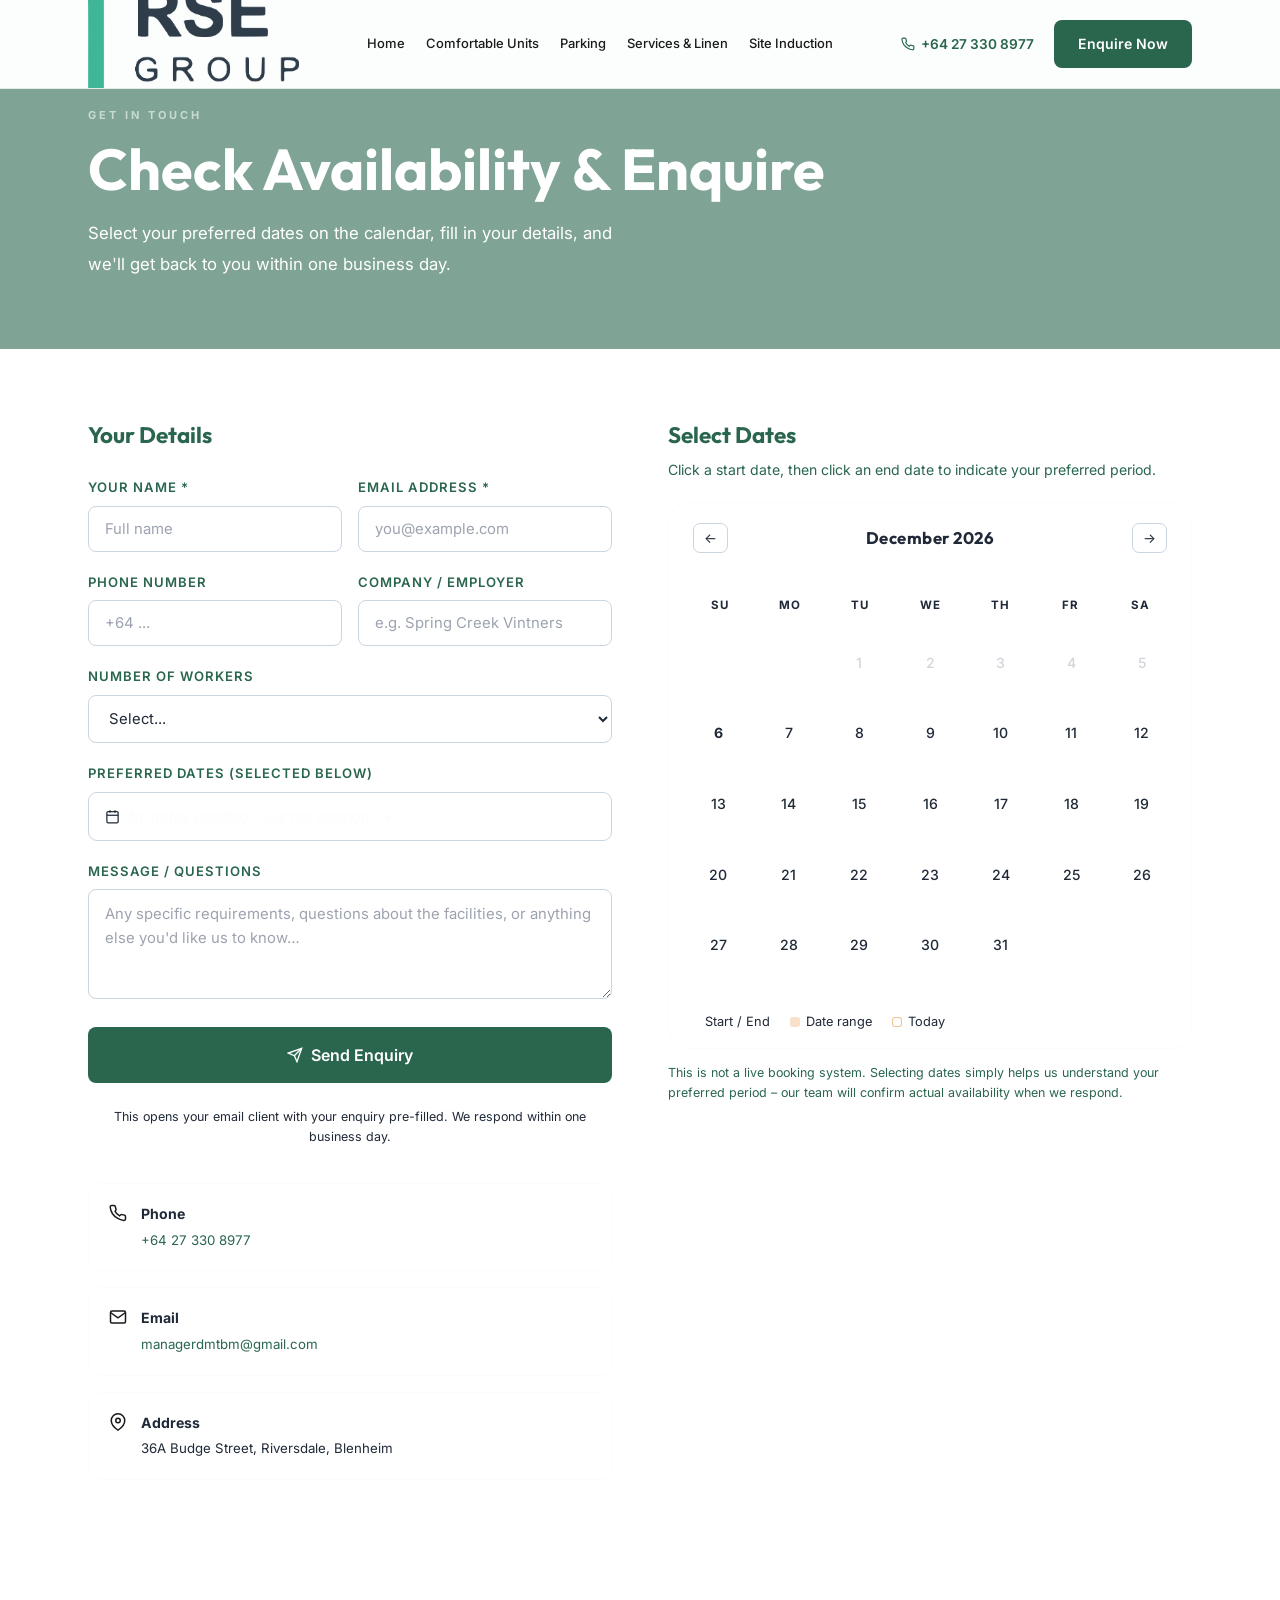
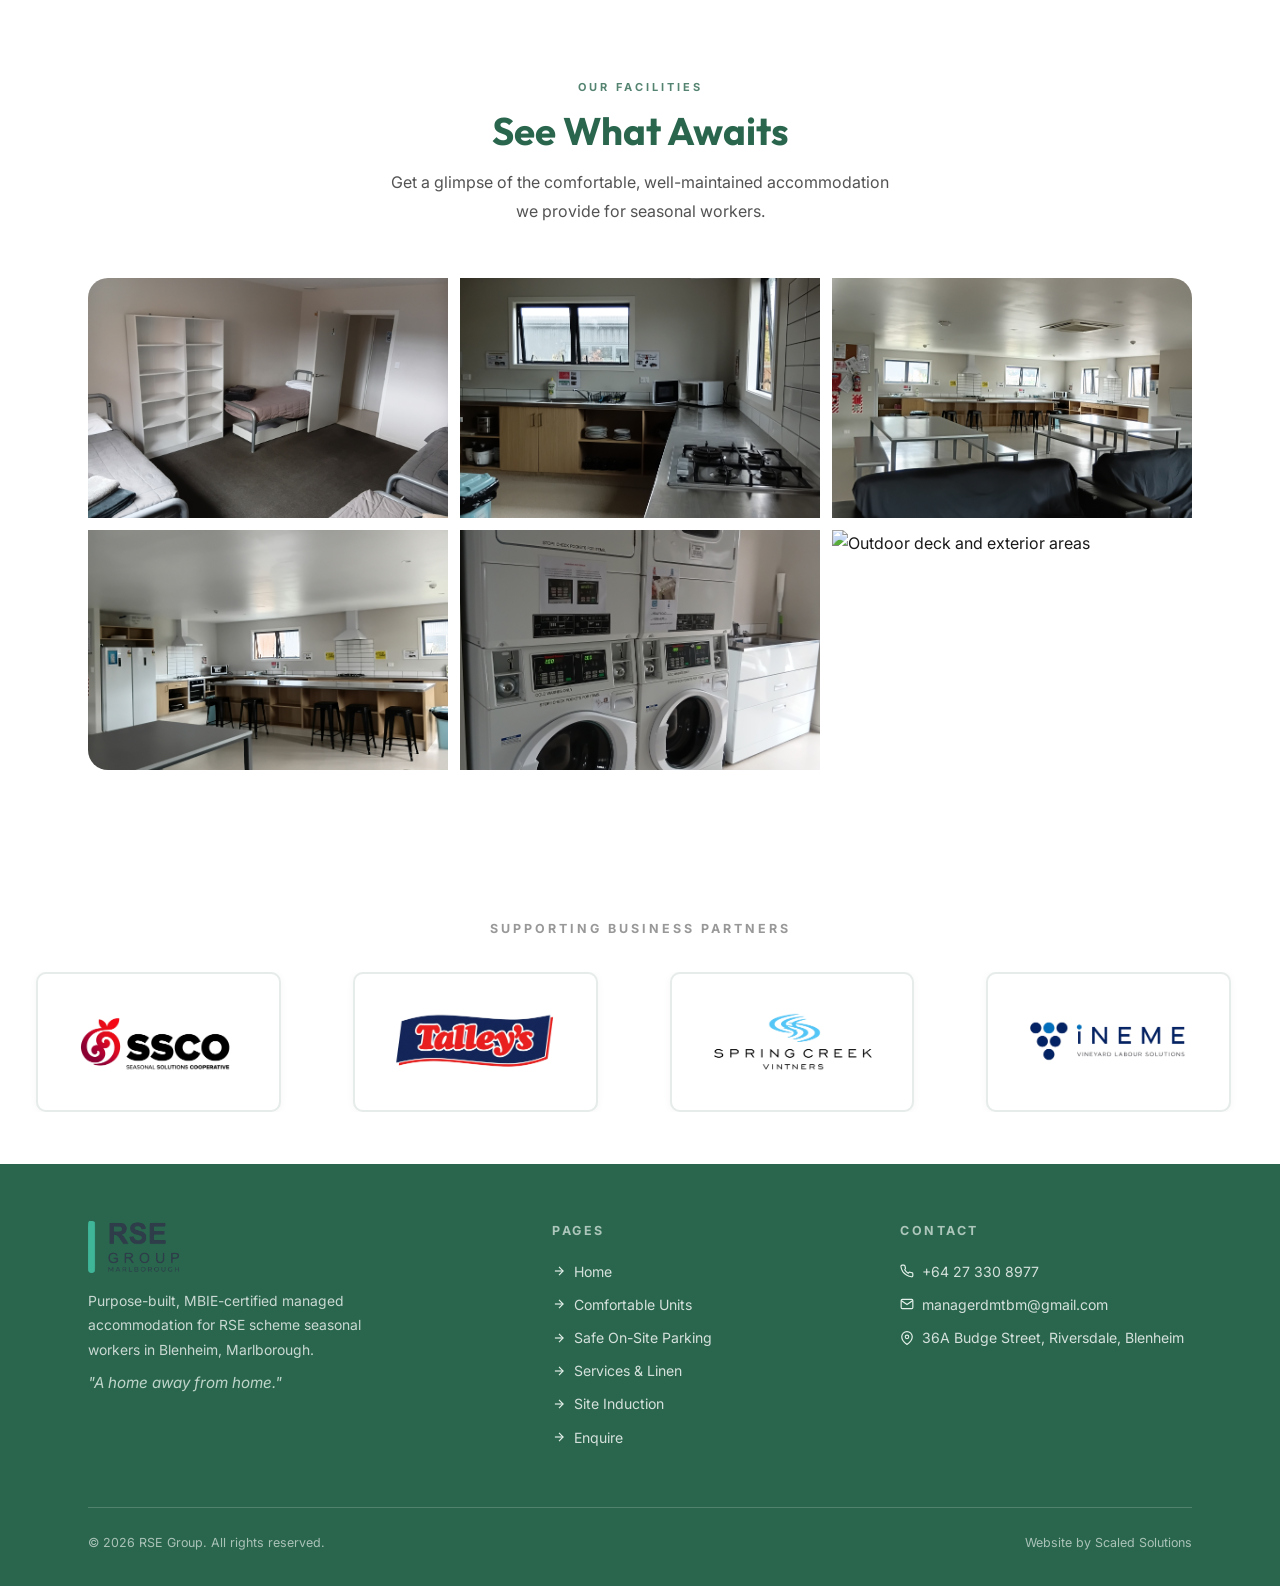
==== commit cea991b6: "feat: replace logo with New.alt.logo - Copy New.alt.logo (PNG format) to assets/images/ - Replace al" ====
--- a/contact.html
+++ b/contact.html
@@ -307,7 +307,7 @@
   <div class="container">
     <div class="header-inner">
       <a href="index.html" class="header-logo">
-        <img src="assets/images/RSE_Group_Marlborough_logo_padded.png" alt="RSE Group Marlborough" />
+        <img src="assets/images/New.alt.logo" alt="RSE Group Marlborough" />
       </a>
       <nav class="header-nav">
         <a href="index.html">Home</a>
@@ -535,7 +535,7 @@
   <div class="container">
     <div class="contact-footer-grid">
       <div class="footer-brand">
-        <img src="assets/images/RSE_Group_Marlborough_logo_padded.png" alt="RSE Group" />
+        <img src="assets/images/New.alt.logo" alt="RSE Group" />
         <p>Purpose-built, MBIE-certified managed accommodation for RSE scheme seasonal workers in Blenheim, Marlborough.</p>
         <span class="footer-tagline">"A home away from home."</span>
       </div>
